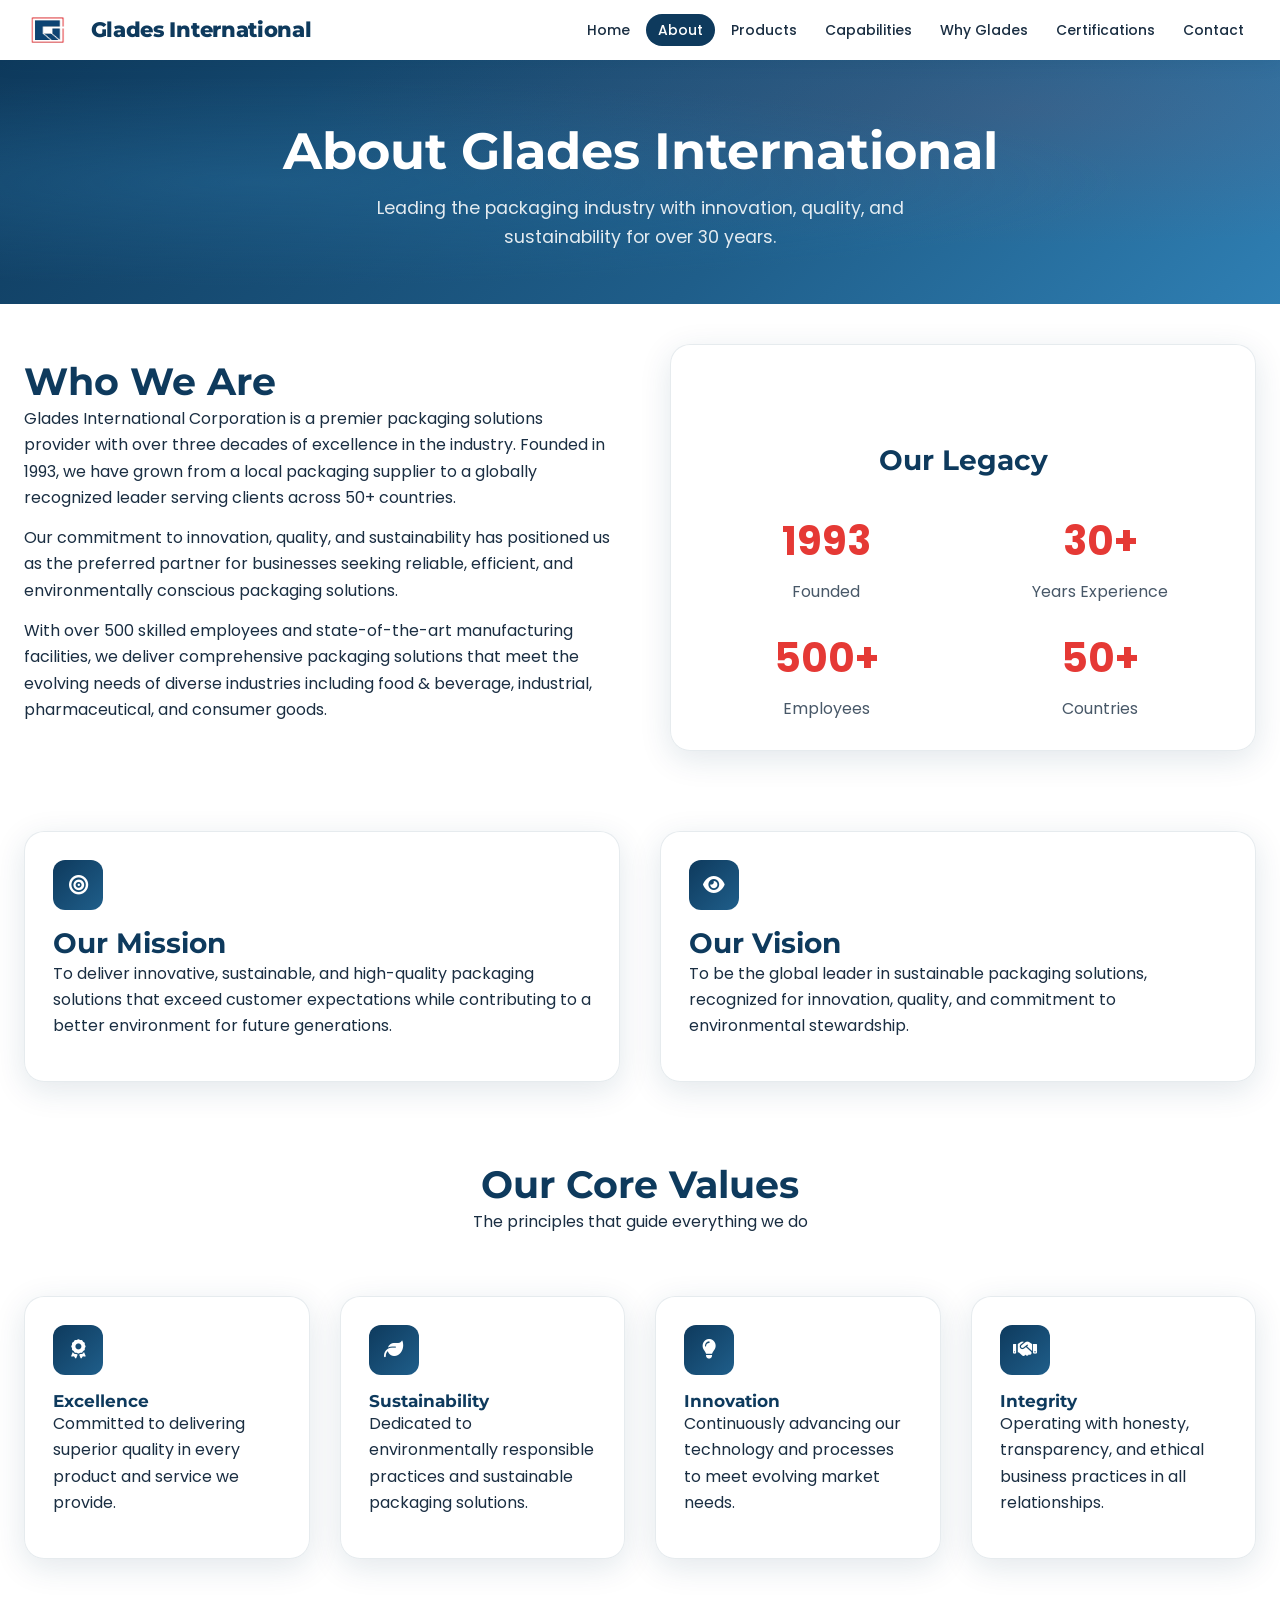
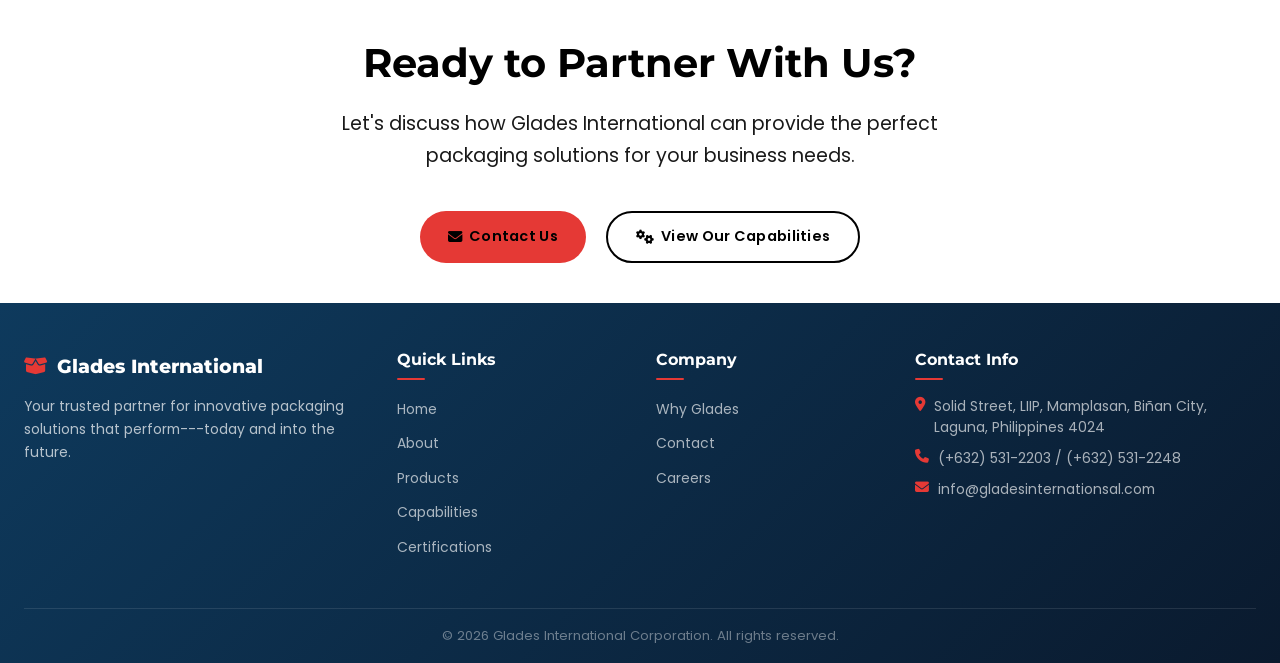
==== about.html @ 90e26996 "Initial commit" ====
<!DOCTYPE html>
<html lang="en">
<head>
    <meta charset="UTF-8">
    <meta name="viewport" content="width=device-width, initial-scale=1.0">
    <title>About Us | Glades International Corporation</title>
    <link rel="stylesheet" href="https://cdnjs.cloudflare.com/ajax/libs/font-awesome/6.4.0/css/all.min.css">
    <link href="https://fonts.googleapis.com/css2?family=Poppins:wght@300;400;500;600;700&family=Montserrat:wght@400;500;600;700&display=swap" rel="stylesheet">
    <link rel="stylesheet" href="css/style.css">
</head>
<body>
    <!-- Header & Navigation -->
    <header>
        <div class="container">
            <nav class="navbar">
                <a href="index1.html" class="logo">
    <img src="ASSET/Glades_Logo.png" alt="Glades International Logo" style="height: 40px; margin-right: 10px;">
    Glades International
</a>
                <div class="mobile-menu-btn">
                    <i class="fas fa-bars"></i>
                </div>
                <ul class="nav-links">
                    <li><a href="index1.html">Home</a></li>
                    <li><a href="about.html" class="active">About</a></li>
                    <li><a href="products.html">Products</a></li>
                    <li><a href="capabilities.html">Capabilities</a></li>
                    <li><a href="why-glades.html">Why Glades</a></li>
                    <li><a href="certifications.html">Certifications</a></li>
                    <li><a href="contact.html">Contact</a></li>
                </ul>
            </nav>
        </div>
    </header>
    <!-- Page Hero -->
    <section class="page-hero">
        <div class="container">
            <h1 class="fade-in">About Glades International</h1>
            <p class="fade-in">Leading the packaging industry with innovation, quality, and sustainability for over 30 years.</p>
        </div>
    </section>
    <!-- Company Overview -->
    <section class="section">
        <div class="container">
            <div style="display: grid; grid-template-columns: 1fr 1fr; gap: 60px; align-items: center;">
                <div class="fade-in">
                    <h2>Who We Are</h2>
                    <p>Glades International Corporation is a premier packaging solutions provider with over three decades of excellence in the industry. Founded in 1993, we have grown from a local packaging supplier to a globally recognized leader serving clients across 50+ countries.</p>
                    <p>Our commitment to innovation, quality, and sustainability has positioned us as the preferred partner for businesses seeking reliable, efficient, and environmentally conscious packaging solutions.</p>
                    <p>With over 500 skilled employees and state-of-the-art manufacturing facilities, we deliver comprehensive packaging solutions that meet the evolving needs of diverse industries including food & beverage, industrial, pharmaceutical, and consumer goods.</p>
                </div>
                <div class="glass-card fade-in">
                    <div class="icon-container" style="background: linear-gradient(135deg, var(--primary), var(--secondary)); margin: 0 auto 20px;">
                        <i class="fas fa-building" style="font-size: 3rem; color: white;"></i>
                    </div>
                    <h3 style="text-align: center; margin-bottom: 30px;">Our Legacy</h3>
                    <div style="display: grid; grid-template-columns: 1fr 1fr; gap: 20px; text-align: center;">
                        <div>
                            <div style="font-size: 2.5rem; font-weight: 700; color: var(--accent); margin-bottom: 5px;">1993</div>
                            <div style="opacity: 0.8;">Founded</div>
                        </div>
                        <div>
                            <div style="font-size: 2.5rem; font-weight: 700; color: var(--accent); margin-bottom: 5px;">30+</div>
                            <div style="opacity: 0.8;">Years Experience</div>
                        </div>
                        <div>
                            <div style="font-size: 2.5rem; font-weight: 700; color: var(--accent); margin-bottom: 5px;">500+</div>
                            <div style="opacity: 0.8;">Employees</div>
                        </div>
                        <div>
                            <div style="font-size: 2.5rem; font-weight: 700; color: var(--accent); margin-bottom: 5px;">50+</div>
                            <div style="opacity: 0.8;">Countries</div>
                        </div>
                    </div>
                </div>
            </div>
        </div>
    </section>
    <!-- Mission & Vision -->
    <section class="section" style="background: white;">
        <div class="container">
            <div style="display: grid; grid-template-columns: 1fr 1fr; gap: 40px;">
                <div class="glass-card fade-in">
                    <div class="icon-container">
                        <i class="fas fa-bullseye"></i>
                    </div>
                    <h3>Our Mission</h3>
                    <p>To deliver innovative, sustainable, and high-quality packaging solutions that exceed customer expectations while contributing to a better environment for future generations.</p>
                </div>
                <div class="glass-card fade-in">
                    <div class="icon-container">
                        <i class="fas fa-eye"></i>
                    </div>
                    <h3>Our Vision</h3>
                    <p>To be the global leader in sustainable packaging solutions, recognized for innovation, quality, and commitment to environmental stewardship.</p>
                </div>
            </div>
        </div>
    </section>
    <!-- Core Values -->
    <section class="section">
        <div class="container">
            <div style="text-align: center; max-width: 800px; margin: 0 auto 60px;">
                <h2 class="fade-in">Our Core Values</h2>
                <p class="fade-in">The principles that guide everything we do</p>
            </div>
            <div style="display: grid; grid-template-columns: repeat(auto-fit, minmax(250px, 1fr)); gap: 30px;">
                <div class="glass-card fade-in">
                    <div class="icon-container">
                        <i class="fas fa-award"></i>
                    </div>
                    <h4>Excellence</h4>
                    <p>Committed to delivering superior quality in every product and service we provide.</p>
                </div>
                <div class="glass-card fade-in">
                    <div class="icon-container">
                        <i class="fas fa-leaf"></i>
                    </div>
                    <h4>Sustainability</h4>
                    <p>Dedicated to environmentally responsible practices and sustainable packaging solutions.</p>
                </div>
                <div class="glass-card fade-in">
                    <div class="icon-container">
                        <i class="fas fa-lightbulb"></i>
                    </div>
                    <h4>Innovation</h4>
                    <p>Continuously advancing our technology and processes to meet evolving market needs.</p>
                </div>
                <div class="glass-card fade-in">
                    <div class="icon-container">
                        <i class="fas fa-handshake"></i>
                    </div>
                    <h4>Integrity</h4>
                    <p>Operating with honesty, transparency, and ethical business practices in all relationships.</p>
                </div>
            </div>
        </div>
    </section>
    <!-- CTA Section -->
    <section class="section" style="background: linear-gradient(135deg, var(--primary), var(--secondary)); color: rgb(0, 0, 0); text-align: center;">
        <div class="container">
            <div style="max-width: 700px; margin: 0 auto;" class="fade-in">
                <h2 style="color: rgb(0, 0, 0); font-size: 2.5rem; margin-bottom: 20px;">Ready to Partner With Us?</h2>
                <p style="font-size: 1.2rem; color: rgba(0, 0, 0, 0.9); margin-bottom: 40px;">Let's discuss how Glades International can provide the perfect packaging solutions for your business needs.</p>
                <div style="display: flex; gap: 20px; justify-content: center; flex-wrap: wrap;">
                    <a href="contact.html" class="btn" style="background: var(--accent); color: rgb(0, 0, 0);">
                        <i class="fas fa-envelope"></i> Contact Us
                    </a>
                    <a href="capabilities.html" class="btn btn-secondary" style="background: transparent; border: 2px solid rgb(0, 0, 0); color: rgb(0, 0, 0);">
                        <i class="fas fa-cogs"></i> View Our Capabilities
                    </a>
                </div>
            </div>
        </div>
    </section>
    <!-- Footer -->
    <footer>
        <div class="container">
            <div class="footer-content">
                <div class="footer-about">
                    <div class="footer-logo">
                        <i class="fas fa-box-open"></i> Glades International
                    </div>
                    <p>Your trusted partner for innovative packaging solutions that perform---today and into the future.</p>
                </div>
                <div class="footer-links">
                    <h4>Quick Links</h4>
                    <ul>
                        <li><a href="index1.html">Home</a></li>
                        <li><a href="about.html">About</a></li>
                        <li><a href="products.html">Products</a></li>
                        <li><a href="capabilities.html">Capabilities</a></li>
                        <li><a href="certifications.html">Certifications</a></li>
                    </ul>
                </div>
                <div class="footer-links">
                    <h4>Company</h4>
                    <ul>
                        <li><a href="why-glades.html">Why Glades</a></li>
                        <li><a href="contact.html">Contact</a></li>
                        <li><a href="#">Careers</a></li>
                    </ul>
                </div>
                <div class="footer-contact">
                    <h4>Contact Info</h4>
                    <p><i class="fas fa-map-marker-alt"></i>
Solid Street, LIIP, Mamplasan, Biñan City, Laguna, Philippines 4024</p>
                    <p><i class="fas fa-phone"></i> (+632) 531-2203 / (+632) 531-2248</p>
                    <p><i class="fas fa-envelope"></i>
info@gladesinternationsal.com</p>
                </div>
            </div>
            <div class="copyright">
                <p>&copy; 2023 Glades International Corporation. All rights reserved.</p>
            </div>
        </div>
    </footer>
    <script src="js/main.js"></script>
</body>
</html>
---- css/style.css ----
/* ============================================================
GLADES INTERNATIONAL -- UNIFIED STYLESHEET v3.0
Merged: style.css + index1.html inline styles + all page styles
Tasks: Merged CSS, Smooth Transitions, Performance Optimized
============================================================ */

@import url('https://fonts.googleapis.com/css2?family=Poppins:wght@300;400;500;600;700&family=Montserrat:wght@400;500;600;700;800;900&display=swap');

/* ============================================================
ROOT VARIABLES
============================================================ */
:root {
  --primary: #0E3A5D;
  --primary-mid: #1F5E8A;
  --primary-light: #2F7FB3;
  --accent: #E53935;
  --accent-dark: #b71c1c;
  --black: #000000;
  --white: #FFFFFF;
  --dark: #0a1a2e;
  --light: #f0f6fc;
  --gray: #e8f0f8;
  --text-dark: #0E3A5D;
  --text-mid: #1F5E8A;
  --text-body: #1a2e42;
  --text-light: rgba(255,255,255,0.85);
  --shadow-sm: 0 4px 16px rgba(14,58,93,0.08);
  --shadow-md: 0 8px 32px rgba(14,58,93,0.12);
  --shadow-lg: 0 20px 60px rgba(14,58,93,0.18);
  --shadow-red: 0 8px 32px rgba(229,57,53,0.25);
  --radius: 14px;
  --radius-sm: 8px;
  --radius-lg: 20px;
  --radius-xl: 40px;
  --font-primary: 'Poppins', sans-serif;
  --font-heading: 'Montserrat', sans-serif;
  --transition: all 0.26s cubic-bezier(0.4,0,0.2,1);
  --transition-slow: all 0.5s cubic-bezier(0.23,1,0.32,1);
  --btn-grad: linear-gradient(120deg, var(--primary-mid) 0%, #4a6fa5 40%, #b34040 80%, var(--accent) 100%);
  --btn-grad-hover: linear-gradient(120deg, var(--primary) 0%, var(--primary-mid) 35%, #c0392b 75%, var(--accent-dark) 100%);
}

/* ============================================================
RESET & BASE
============================================================ */
*, *::before, *::after {
  margin: 0; padding: 0;
  box-sizing: border-box;
  -webkit-font-smoothing: antialiased;
  -moz-osx-font-smoothing: grayscale;
}

html { scroll-behavior: smooth; }

body {
  font-family: var(--font-primary);
  color: var(--text-body);
  background: var(--white);
  line-height: 1.65;
  overflow-x: hidden;
}

.container { max-width: 1280px; margin: 0 auto; padding: 0 24px; }

/* ============================================================
TYPOGRAPHY
============================================================ */
h1,h2,h3,h4,h5,h6 {
  font-family: var(--font-heading);
  font-weight: 700; line-height: 1.22;
  color: var(--primary);
}

h1 { font-size: clamp(1.9rem, 4.5vw, 3.2rem); }
h2 { font-size: clamp(1.5rem, 3vw, 2.4rem); }
h3 { font-size: clamp(1.1rem, 2.2vw, 1.75rem); }
h4 { font-size: 1.05rem; }
p { color: var(--text-body); margin-bottom: 0.85rem; }
a { text-decoration: none; transition: var(--transition); }

/* ============================================================
HEADER & NAV
============================================================ */
header {
  background: rgba(255,255,255,0.97);
  backdrop-filter: blur(12px);
  -webkit-backdrop-filter: blur(12px);
  box-shadow: 0 2px 20px rgba(14,58,93,0.10);
  position: sticky; top: 0; z-index: 1000;
  transition: box-shadow 0.3s ease;
}

.navbar {
  display: flex; justify-content: space-between; align-items: center;
  padding: 10px 0; gap: 16px;
}

.logo {
  display: flex; align-items: center; gap: 9px;
  font-family: var(--font-heading); font-size: 1.3rem;
  font-weight: 800; color: var(--primary); letter-spacing: -0.3px;
  transition: color 0.25s ease;
}

.logo:hover { color: var(--accent); }
.logo img { height: 38px; }

.nav-links {
  display: flex; gap: 4px; list-style: none;
  align-items: center; flex-wrap: wrap;
}

.nav-links a {
  color: var(--text-body); font-weight: 500; font-size: 0.87rem;
  padding: 6px 12px; border-radius: var(--radius-xl);
  transition: var(--transition);
}

.nav-links a:hover { background: rgba(14,58,93,0.07); color: var(--primary); }
.nav-links a.active { background: var(--primary); color: var(--white); }
.nav-links a.active:hover { background: var(--primary-mid); }

.mobile-menu-btn {
  display: none; font-size: 20px; cursor: pointer;
  color: var(--primary); padding: 7px; border-radius: var(--radius-sm);
  transition: var(--transition);
}

.mobile-menu-btn:hover { background: var(--gray); }

/* ============================================================
PAGE HERO
============================================================ */
.page-hero {
  background: linear-gradient(135deg, var(--primary) 0%, var(--primary-mid) 60%, var(--primary-light) 100%);
  padding: 60px 0 52px;
  text-align: center; position: relative; overflow: hidden;
}

.page-hero::before {
  content: '';
  position: absolute; inset: 0;
  background:
    radial-gradient(ellipse at 20% 50%, rgba(47,127,179,0.3) 0%, transparent 60%),
    radial-gradient(ellipse at 80% 20%, rgba(229,57,53,0.1) 0%, transparent 50%);
}

.page-hero .container { position: relative; z-index: 1; }
.page-hero h1 { color: var(--white); margin-bottom: 12px; animation: slideDown 0.7s ease forwards; }
.page-hero p {
  font-size: 1.1rem; max-width: 600px; margin: 0 auto;
  color: rgba(255,255,255,0.88); animation: slideDown 0.7s 0.15s ease both;
}

/* ============================================================
SECTIONS
============================================================ */
.section { padding: 64px 0; }
.section-alt { background: var(--light); }
.section-header { text-align: center; margin-bottom: 40px; }
.section-header h2 { margin-bottom: 10px; }
.section-header p {
  font-size: 1.05rem; max-width: 640px; margin: 0 auto; color: var(--text-mid);
}

/* ============================================================
BUTTONS
============================================================ */
.btn {
  display: inline-flex; align-items: center; gap: 7px;
  padding: 12px 28px; border-radius: var(--radius-xl);
  font-weight: 600; font-size: 0.9rem; cursor: pointer; border: none;
  background: var(--btn-grad);
  background-size: 200% 100%;
  color: var(--white);
  transition: background-position 0.4s ease, transform 0.25s ease, box-shadow 0.25s ease;
  text-decoration: none; letter-spacing: 0.02em;
  background-position: left center;
}

.btn:hover {
  background-position: right center;
  transform: translateY(-2px);
  box-shadow: 0 8px 28px rgba(14,58,93,0.2);
}

.btn-outline {
  background: transparent;
  border: 2px solid var(--primary);
  color: var(--primary);
  transition: var(--transition);
}

.btn-outline:hover {
  background: var(--btn-grad);
  background-size: 200% 100%;
  background-position: left center;
  border-color: transparent;
  color: var(--white);
  transform: translateY(-2px);
}

.btn-outline-white {
  background: transparent;
  border: 2px solid rgba(255,255,255,0.8);
  color: var(--white);
}

.btn-outline-white:hover {
  background: rgba(255,255,255,0.15);
  border-color: white;
}

.btn-accent {
  background: var(--btn-grad);
  background-size: 200% 100%;
  background-position: right center;
}

.btn-accent:hover { background-position: left center; box-shadow: var(--shadow-red); }

.btn-submit {
  width: 100%; justify-content: center; padding: 14px;
  font-size: 0.97rem;
  background: var(--btn-grad); background-size: 200% 100%;
  background-position: left center;
  border-radius: var(--radius);
  letter-spacing: 0.04em; text-transform: uppercase;
}

.btn-submit:hover { background-position: right center; transform: translateY(-2px); box-shadow: var(--shadow-red); }

.btn-large { padding: 16px 44px; font-size: 1rem; }

.filter-btn {
  padding: 9px 20px;
  background: var(--white);
  border: 2px solid rgba(14,58,93,0.18);
  border-radius: var(--radius-xl);
  font-weight: 600; font-size: 0.86rem; color: var(--text-mid);
  cursor: pointer; transition: var(--transition);
}

.filter-btn:hover { border-color: var(--primary); color: var(--primary); }

.filter-btn.active {
  background: var(--btn-grad);
  background-size: 200% 100%; background-position: left center;
  color: var(--white); border-color: transparent;
}

.facility-tab-btn {
  display: inline-flex; align-items: center; gap: 7px;
  padding: 10px 20px; border-radius: var(--radius-xl);
  border: 2px solid rgba(14,58,93,0.2);
  background: var(--white); color: var(--text-mid);
  font-weight: 600; font-size: 0.87rem; cursor: pointer;
  transition: var(--transition);
}

.facility-tab-btn:hover { border-color: var(--primary); color: var(--primary); transform: translateY(-2px); }

.facility-tab-btn.active {
  background: var(--btn-grad); background-size: 200% 100%;
  background-position: left center;
  color: var(--white); border-color: transparent; box-shadow: var(--shadow-md);
}

.btn-directions {
  display: inline-flex; align-items: center; gap: 7px;
  padding: 9px 20px; border-radius: var(--radius-xl);
  font-weight: 600; font-size: 0.87rem;
  background: var(--btn-grad); background-size: 200% 100%;
  background-position: right center;
  color: var(--white); transition: var(--transition);
}

.btn-directions:hover { background-position: left center; transform: translateY(-2px); box-shadow: var(--shadow-red); }

.btn-map-view {
  display: inline-flex; align-items: center; gap: 7px;
  padding: 9px 20px; border-radius: var(--radius-xl);
  font-weight: 600; font-size: 0.87rem;
  border: 2px solid var(--primary); color: var(--primary); transition: var(--transition);
}

.btn-map-view:hover { background: var(--btn-grad); background-size: 200% 100%; background-position: left center; color: var(--white); border-color: transparent; }

header .btn, footer .btn, .nav-links a.active { background: var(--primary) !important; background-image: none !important; }
header .btn:hover, footer .btn:hover { background: var(--primary-mid) !important; }

/* ============================================================
SECTION CTA BUTTONS (on colored backgrounds)
============================================================ */
.section-cta-btn {
  display: inline-flex; align-items: center; gap: 8px;
  padding: 12px 28px; border-radius: var(--radius-xl);
  font-weight: 700; font-size: 0.9rem; cursor: pointer; border: none;
  background: rgba(255,255,255,0.15);
  border: 2px solid rgba(255,255,255,0.5);
  color: var(--white);
  transition: all 0.28s ease;
  letter-spacing: 0.04em;
  text-decoration: none;
}

.section-cta-btn:hover {
  background: rgba(255,255,255,0.25);
  border-color: rgba(255,255,255,0.8);
  transform: translateY(-2px);
  box-shadow: 0 8px 24px rgba(0,0,0,0.15);
}

.section-cta-btn--accent {
  background: var(--accent);
  border-color: var(--accent);
  color: var(--white);
}

.section-cta-btn--accent:hover {
  background: var(--accent-dark);
  border-color: var(--accent-dark);
}

/* ============================================================
GLASS CARD
============================================================ */
.glass-card {
  background: rgba(255,255,255,0.76);
  backdrop-filter: blur(12px);
  -webkit-backdrop-filter: blur(12px);
  border-radius: var(--radius-lg);
  border: 1px solid rgba(14,58,93,0.10);
  box-shadow: var(--shadow-md);
  padding: 28px;
  transition: var(--transition-slow);
}

.glass-card:hover { transform: translateY(-4px); box-shadow: var(--shadow-lg); }

.icon-container {
  width: 50px; height: 50px;
  background: linear-gradient(135deg, var(--primary), var(--primary-mid));
  border-radius: 12px;
  display: flex; align-items: center; justify-content: center;
  color: var(--white); font-size: 1.2rem;
  margin-bottom: 16px; flex-shrink: 0;
}

/* ============================================================
FORMS
============================================================ */
.form-group { margin-bottom: 18px; position: relative; }
.form-group label { display: block; font-weight: 600; font-size: 0.88rem; color: var(--primary); margin-bottom: 6px; }
.form-group label i { margin-right: 5px; color: var(--primary-mid); }

.form-control {
  width: 100%; padding: 11px 16px;
  border: 2px solid #d0dce8; border-radius: var(--radius-sm);
  font-family: var(--font-primary); font-size: 0.92rem;
  color: var(--text-body); background: var(--white);
  transition: var(--transition); outline: none;
}

.form-control:focus { border-color: var(--primary-light); box-shadow: 0 0 0 3px rgba(47,127,179,0.12); }
.form-control.error { border-color: var(--accent); }
.error-message { color: var(--accent); font-size: 0.8rem; font-weight: 500; margin-top: 4px; display: none; }
.error-message.show { display: block; }
.required { color: var(--accent); }

/* ============================================================
CONTACT PAGE
============================================================ */
.contact-grid { display: grid; grid-template-columns: 1fr 1fr; gap: 48px; align-items: start; }
.contact-info-card { padding: 28px; }
.info-title { font-size: 1.5rem; color: var(--primary); margin-bottom: 6px; }
.info-subtitle { color: var(--text-mid); font-size: 0.92rem; margin-bottom: 22px; }

.info-item {
  display: flex; gap: 14px; align-items: flex-start;
  margin-bottom: 18px; padding-bottom: 18px;
  border-bottom: 1px solid rgba(14,58,93,0.08);
}

.info-item:last-child { border-bottom: none; margin-bottom: 0; padding-bottom: 0; }
.info-item .icon-container { width: 42px; height: 42px; font-size: 1rem; flex-shrink: 0; }
.info-content h4 { font-size: 0.92rem; color: var(--primary); margin-bottom: 3px; }
.info-content p { font-size: 0.87rem; margin: 0; color: var(--text-body); }

/* ============================================================
FACILITIES SECTION
============================================================ */
.facilities-section { background: var(--light); }
.facilities-tabs { display: flex; flex-wrap: wrap; gap: 10px; justify-content: center; margin-bottom: 28px; }
.facility-panel { display: none; }
.facility-panel.active { display: block; animation: fadeInUp 0.45s ease; }

.facility-detail-card {
  background: var(--white); border-radius: var(--radius-lg);
  box-shadow: var(--shadow-md); overflow: hidden;
  border: 1px solid rgba(14,58,93,0.08);
}

.facility-map-frame { width: 100%; height: 340px; border: none; display: block; }
.facility-info-grid { display: grid; grid-template-columns: 1fr 1fr; gap: 0; }
.facility-address-block { padding: 24px; border-right: 1px solid rgba(14,58,93,0.08); }
.facility-capabilities-block { padding: 24px; }

.facility-address-block h4, .facility-capabilities-block h4 {
  font-size: 0.95rem; color: var(--primary); margin-bottom: 12px;
  display: flex; align-items: center; gap: 7px;
}

.facility-address-block h4 i, .facility-capabilities-block h4 i { color: var(--accent); font-size: 0.87rem; }
.facility-address-block p { font-size: 0.88rem; color: var(--text-body); line-height: 1.55; }
.capability-list { list-style: none; padding: 0; margin: 0; }
.capability-list li { display: flex; align-items: center; gap: 7px; font-size: 0.87rem; color: var(--text-body); padding: 4px 0; }
.capability-list li i { color: var(--primary-light); font-size: 0.78rem; }

.facility-actions {
  display: flex; gap: 10px; padding: 16px 24px;
  background: var(--light); border-top: 1px solid rgba(14,58,93,0.08);
  flex-wrap: wrap;
}

/* ============================================================
PRODUCTS PAGE
============================================================ */
.products-grid { display: grid; grid-template-columns: repeat(auto-fit, minmax(300px, 1fr)); gap: 22px; }

.product-card {
  background: var(--white); border-radius: var(--radius);
  overflow: hidden; box-shadow: var(--shadow-sm);
  border: 1px solid rgba(14,58,93,0.07);
  transition: var(--transition-slow);
  display: flex; flex-direction: column;
}

.product-card:hover { transform: translateY(-7px); box-shadow: var(--shadow-lg); border-color: rgba(14,58,93,0.14); }

.product-image-area {
  width: 100%; height: 220px;
  background: linear-gradient(135deg, var(--primary) 0%, var(--primary-mid) 100%);
  display: flex; align-items: center; justify-content: center;
  color: white; font-size: 3.5rem;
  position: relative; overflow: hidden;
}

.product-image-area::after {
  content: ''; position: absolute; inset: 0;
  background: rgba(255,255,255,0); transition: var(--transition);
}

.product-card:hover .product-image-area::after { background: rgba(255,255,255,0.07); }
.product-content { padding: 22px; flex-grow: 1; display: flex; flex-direction: column; }

.product-category {
  display: inline-block; padding: 3px 12px;
  background: rgba(14,58,93,0.08); color: var(--primary-mid);
  border-radius: 20px; font-size: 0.79rem; font-weight: 600;
  margin-bottom: 10px; letter-spacing: 0.04em; text-transform: uppercase;
}

.product-content h3 { font-size: 1.2rem; color: var(--primary); margin-bottom: 8px; }
.product-content p { color: var(--text-body); margin-bottom: 12px; flex-grow: 1; font-size: 0.9rem; }
.product-features { list-style: none; padding: 0; margin-bottom: 16px; }

.product-features li {
  padding: 4px 0; display: flex; align-items: center; gap: 7px;
  color: var(--text-body); font-size: 0.87rem;
}

.product-features li i { color: var(--primary-light); font-size: 0.78rem; }
.product-cta { margin-top: auto; }
.categories-filter { display: flex; justify-content: center; gap: 8px; flex-wrap: wrap; margin-bottom: 30px; }

/* ============================================================
PRODUCT CUSTOMIZER
============================================================ */
.customizer-section {
  padding: 60px 0;
  background: linear-gradient(135deg, var(--primary) 0%, var(--primary-mid) 50%, var(--primary-light) 100%);
  position: relative; overflow: hidden;
}

.customizer-section::before {
  content: ''; position: absolute; inset: 0;
  background: radial-gradient(ellipse at 20% 50%, rgba(255,255,255,0.05) 0%, transparent 60%);
}

.customizer-section .section-header h2 { color: var(--white); }
.customizer-section .section-header p { color: rgba(255,255,255,0.8); }

.customizer-grid {
  display: flex; flex-wrap: wrap; justify-content: center;
  gap: 20px; position: relative; z-index: 1;
  --scale: clamp(210px, 21vw, 290px);
}

.prod-card {
  --clr: #f8f9fa;
  --fclr: #0E3A5D;
  width: var(--scale);
  height: 400px;
  min-width: var(--scale);
  background: var(--clr);
  border-radius: 18px;
  box-shadow: -8px -8px 24px 0 rgba(255,255,255,0.3), 1px 1px 3px rgba(0,0,0,0.1), 12px 42px 24px -8px rgba(0,0,0,0.2), 10px 24px 42px rgba(0,0,0,0.15);
  position: relative;
  display: flex; flex-direction: column;
  justify-content: flex-end; align-items: center;
  cursor: pointer; overflow: hidden;
  transition: all 0.6s cubic-bezier(0.23,1,0.32,1);
}

.prod-card:nth-child(1) { --clr: #f8f9fa; --fclr: #0E3A5D; }
.prod-card:nth-child(2) { --clr: #0E3A5D; --fclr: #ffffff; }
.prod-card:nth-child(3) { --clr: #ffffff; --fclr: #0E3A5D; }
.prod-card:nth-child(4) { --clr: #fef3c7; --fclr: #78350f; }
.prod-card:nth-child(5) { --clr: #f0f4f8; --fclr: #2d3748; }
.prod-card:nth-child(6) { --clr: #3d2b1f; --fclr: #f5e6d0; }
.prod-card:nth-child(7) { --clr: #eef2ff; --fclr: #3730a3; }

.prod-card::before {
  content: ''; position: absolute; inset: 0; border-radius: 18px;
  background: linear-gradient(135deg, rgba(255,255,255,0.1), rgba(255,255,255,0));
  opacity: 0; transition: opacity 0.4s ease;
}

.prod-card:hover { transform: translateY(-14px) scale(1.03) rotateZ(1deg); box-shadow: -12px -12px 32px rgba(255,255,255,0.5), 2px 2px 6px rgba(0,0,0,0.2), 20px 60px 40px -15px rgba(0,0,0,0.3), 16px 36px 60px rgba(0,0,0,0.25); }
.prod-card:hover::before { opacity: 1; }
.prod-card .content { position: relative; z-index: 10; width: 100%; padding: 14px 20px 18px; }
.prod-card .content h2 { font-size: 1.2rem; margin: 0 0 5px; font-weight: 700; color: var(--fclr); }
.prod-card .content p { font-weight: 500; font-size: 0.82rem; margin-bottom: 14px; opacity: 0.85; line-height: 1.4; color: var(--fclr); }
.prod-card .options { position: absolute; display: flex; gap: 7px; bottom: 10px; right: 12px; }

.prod-card .options > div {
  cursor: pointer; width: 30px; height: 24px; border-radius: 7px;
  border: 2px solid rgba(170,170,170,0.3);
  transition: all 0.4s cubic-bezier(0.68,-0.55,0.265,1.55);
  position: relative; box-shadow: 0 2px 8px rgba(0,0,0,0.15);
}

.prod-card .options > div::after {
  content: '✓'; position: absolute; inset: 0;
  display: flex; align-items: center; justify-content: center;
  color: white; font-size: 13px; font-weight: bold;
  opacity: 0; transform: scale(0) rotate(-180deg);
  transition: all 0.4s cubic-bezier(0.68,-0.55,0.265,1.55);
}

.prod-card .options > div:hover { transform: translateY(-4px) scale(1.15) rotate(5deg); }
.prod-card .options > div.active { transform: scale(1.1); border: 3px solid var(--fclr); box-shadow: 0 4px 12px rgba(0,0,0,0.3), inset 0 2px 6px rgba(255,255,255,0.4); }
.prod-card .options > div.active::after { opacity: 1; transform: scale(1) rotate(0deg); animation: checkBounce 0.6s cubic-bezier(0.68,-0.55,0.265,1.55); }

.prod-card .glass {
  pointer-events: none; position: absolute; bottom: 0; left: 0;
  width: 100%; height: 50%;
  background: linear-gradient(to bottom, transparent, var(--clr) 80%);
  border-bottom-right-radius: 18px; border-bottom-left-radius: 18px;
  overflow: hidden; z-index: 5;
}

.prod-card .overflow {
  pointer-events: none; position: absolute; width: 100%; height: 100%;
  overflow: hidden; display: flex; justify-content: center; align-items: center;
  top: 0; left: 0;
}

.prod-card .product-image {
  position: relative; width: 100%; height: 100%;
  display: flex; justify-content: center; align-items: center;
}

.prod-card .product-image img {
  position: absolute; max-width: 85%; max-height: 80%; object-fit: contain;
  opacity: 0;
  transform: scale(0.7) translateY(30px) rotateY(180deg);
  transition: all 0.8s cubic-bezier(0.23,1,0.32,1);
  filter: drop-shadow(0 15px 30px rgba(0,0,0,0.3));
  will-change: transform, opacity;
}

.prod-card .product-image img.active {
  opacity: 1; transform: scale(1) translateY(0) rotateY(0deg);
  animation: floatIn 1s cubic-bezier(0.23,1,0.32,1) forwards;
  filter: drop-shadow(0 20px 40px rgba(0,0,0,0.25));
}

.prod-card .product-image img.fade-out {
  opacity: 0; transform: scale(0.8) translateY(-30px) rotateY(-180deg);
  transition: all 0.5s cubic-bezier(0.6,-0.28,0.735,0.045);
}

.gradient-blur { position: absolute; z-index: 1; height: 100%; inset: auto 0 0 0; pointer-events: none; }
.gradient-blur > div, .gradient-blur::before, .gradient-blur::after {
  position: absolute; inset: 0;
  --p1: 0%; --p2: 12.5%; --p3: 25%; --p4: 37.5%;
  --p5: 50%; --p6: 62.5%; --p7: 75%; --p8: 87.5%; --p9: 100%;
}

.gradient-blur::before { content: ''; z-index: 1; backdrop-filter: blur(0.5px); mask: linear-gradient(to bottom, rgba(0,0,0,0) var(--p1), rgba(0,0,0,1) var(--p2), rgba(0,0,0,1) var(--p3), rgba(0,0,0,0) var(--p4)); }
.gradient-blur > div:nth-of-type(1) { z-index: 2; backdrop-filter: blur(1px); mask: linear-gradient(to bottom, rgba(0,0,0,0) var(--p2), rgba(0,0,0,1) var(--p3), rgba(0,0,0,1) var(--p4), rgba(0,0,0,0) var(--p5)); }
.gradient-blur > div:nth-of-type(2) { z-index: 3; backdrop-filter: blur(2px); mask: linear-gradient(to bottom, rgba(0,0,0,0) var(--p3), rgba(0,0,0,1) var(--p4), rgba(0,0,0,1) var(--p5), rgba(0,0,0,0) var(--p6)); }
.gradient-blur > div:nth-of-type(3) { z-index: 4; backdrop-filter: blur(4px); mask: linear-gradient(to bottom, rgba(0,0,0,0) var(--p4), rgba(0,0,0,1) var(--p5), rgba(0,0,0,1) var(--p6), rgba(0,0,0,0) var(--p7)); }
.gradient-blur > div:nth-of-type(4) { z-index: 5; backdrop-filter: blur(8px); mask: linear-gradient(to bottom, rgba(0,0,0,0) var(--p5), rgba(0,0,0,1) var(--p6), rgba(0,0,0,1) var(--p7), rgba(0,0,0,0) var(--p8)); }
.gradient-blur > div:nth-of-type(5) { z-index: 6; backdrop-filter: blur(16px); mask: linear-gradient(to bottom, rgba(0,0,0,0) var(--p6), rgba(0,0,0,1) var(--p7), rgba(0,0,0,1) var(--p8), rgba(0,0,0,0) var(--p9)); }
.gradient-blur > div:nth-of-type(6) { z-index: 7; backdrop-filter: blur(32px); mask: linear-gradient(to bottom, rgba(0,0,0,0) var(--p7), rgba(0,0,0,1) var(--p8), rgba(0,0,0,1) var(--p9)); }
.gradient-blur::after { content: ''; z-index: 8; backdrop-filter: blur(64px); mask: linear-gradient(to bottom, rgba(0,0,0,0) var(--p8), rgba(0,0,0,1) var(--p9)); }

/* ============================================================
FOOTER
============================================================ */
footer {
  background: linear-gradient(135deg, var(--primary) 0%, var(--dark) 100%);
  color: rgba(255,255,255,0.85);
  padding: 48px 0 0;
}

.footer-content {
  display: grid; grid-template-columns: 1.5fr 1fr 1fr 1.5fr;
  gap: 32px; padding-bottom: 40px;
  border-bottom: 1px solid rgba(255,255,255,0.1);
}

.footer-logo {
  font-family: var(--font-heading); font-size: 1.2rem; font-weight: 800;
  color: var(--white); display: flex; align-items: center; gap: 9px;
  margin-bottom: 12px;
}

.footer-logo i { color: var(--accent); }
.footer-about p { color: rgba(255,255,255,0.7); font-size: 0.87rem; line-height: 1.65; }

.footer-links h4, .footer-contact h4 {
  color: var(--white); font-size: 0.97rem; margin-bottom: 16px;
  position: relative; padding-bottom: 10px;
}

.footer-links h4::after, .footer-contact h4::after {
  content: ''; position: absolute; bottom: 0; left: 0;
  width: 28px; height: 2px; background: var(--accent); border-radius: 2px;
}

.footer-links ul { list-style: none; padding: 0; }
.footer-links ul li { margin-bottom: 8px; }
.footer-links ul li a { color: rgba(255,255,255,0.65); font-size: 0.87rem; transition: var(--transition); }
.footer-links ul li a:hover { color: var(--white); padding-left: 5px; }

.footer-contact p {
  color: rgba(255,255,255,0.65); font-size: 0.87rem;
  display: flex; align-items: flex-start; gap: 9px;
  margin-bottom: 10px; line-height: 1.5;
}

.footer-contact p i { color: var(--accent); margin-top: 2px; flex-shrink: 0; }

/* Email link matches footer text color */
.footer-email-link {
  color: rgba(255,255,255,0.65);
  text-decoration: none;
  transition: var(--transition);
}

.footer-email-link:hover {
  color: var(--white);
}

.copyright { padding: 16px 0; text-align: center; }
.copyright p { color: rgba(255,255,255,0.4); font-size: 0.82rem; margin: 0; }

/* ============================================================
SUCCESS MODAL
============================================================ */
.success-overlay {
  position: fixed; inset: 0;
  background: rgba(0,0,0,0.55); backdrop-filter: blur(4px);
  z-index: 9000; display: flex; align-items: center; justify-content: center;
  opacity: 0; visibility: hidden; transition: all 0.35s ease;
}

.success-overlay.show { opacity: 1; visibility: visible; }

.success-modal {
  background: var(--white); border-radius: var(--radius-lg);
  padding: 42px 36px; max-width: 420px; width: 90%;
  text-align: center; box-shadow: 0 30px 80px rgba(0,0,0,0.25);
  transform: scale(0.85) translateY(20px);
  transition: all 0.4s cubic-bezier(0.23,1,0.32,1);
}

.success-overlay.show .success-modal { transform: scale(1) translateY(0); }

.success-icon {
  width: 72px; height: 72px;
  background: linear-gradient(135deg, #28a745, #20c758);
  border-radius: 50%; display: flex; align-items: center; justify-content: center;
  margin: 0 auto 20px; font-size: 1.8rem; color: white;
  animation: popIn 0.5s 0.15s cubic-bezier(0.23,1,0.32,1) both;
}

.success-modal h3 { color: var(--primary); margin-bottom: 10px; font-size: 1.4rem; }
.success-modal p { color: var(--text-body); margin-bottom: 5px; }
.success-timer { font-size: 0.83rem; color: var(--primary-mid); font-weight: 600; margin-top: 12px; }

/* ============================================================
DATA PRIVACY MODAL
============================================================ */
.privacy-overlay {
  position: fixed; inset: 0;
  background: rgba(0,0,0,0.65); backdrop-filter: blur(6px);
  z-index: 8500; display: flex; align-items: center; justify-content: center;
  opacity: 0; visibility: hidden;
  transition: all 0.35s cubic-bezier(0.23,1,0.32,1);
}

.privacy-overlay.show { opacity: 1; visibility: visible; }

.privacy-modal {
  background: var(--white); border-radius: var(--radius-lg);
  padding: 0; max-width: 540px; width: 94%;
  box-shadow: 0 40px 100px rgba(0,0,0,0.3);
  transform: scale(0.88) translateY(30px);
  transition: all 0.4s cubic-bezier(0.23,1,0.32,1);
  overflow: hidden;
}

.privacy-overlay.show .privacy-modal { transform: scale(1) translateY(0); }

.privacy-modal-header {
  background: linear-gradient(135deg, var(--primary) 0%, var(--primary-mid) 100%);
  padding: 24px 28px;
  display: flex; align-items: center; gap: 14px;
}

.privacy-modal-header i { font-size: 1.6rem; color: var(--white); }
.privacy-modal-header h3 { color: var(--white); font-size: 1.15rem; margin: 0; }
.privacy-modal-header p { color: rgba(255,255,255,0.75); font-size: 0.78rem; margin: 2px 0 0; }
.privacy-modal-body { padding: 24px 28px; }

.privacy-scroll {
  max-height: 220px; overflow-y: auto;
  border: 1px solid rgba(14,58,93,0.12);
  border-radius: var(--radius-sm);
  padding: 16px;
  margin-bottom: 18px;
  background: #f8fafc;
  font-size: 0.82rem; color: var(--text-body); line-height: 1.7;
}

.privacy-scroll h4 { color: var(--primary); font-size: 0.9rem; margin-bottom: 6px; }
.privacy-scroll p { margin-bottom: 8px; }
.privacy-scroll::-webkit-scrollbar { width: 5px; }
.privacy-scroll::-webkit-scrollbar-track { background: #e8f0f8; border-radius: 3px; }
.privacy-scroll::-webkit-scrollbar-thumb { background: var(--primary-light); border-radius: 3px; }

.privacy-checkbox-row {
  display: flex; align-items: flex-start; gap: 12px;
  padding: 14px 16px;
  background: rgba(14,58,93,0.04);
  border: 2px solid rgba(14,58,93,0.1);
  border-radius: var(--radius-sm);
  cursor: pointer;
  transition: all 0.25s ease;
  margin-bottom: 18px;
}

.privacy-checkbox-row:hover { border-color: var(--primary-light); background: rgba(47,127,179,0.06); }
.privacy-checkbox-row.checked { border-color: var(--primary); background: rgba(14,58,93,0.06); }

.privacy-checkbox-row input[type="checkbox"] {
  width: 18px; height: 18px; margin-top: 2px; flex-shrink: 0;
  accent-color: var(--primary); cursor: pointer;
}

.privacy-checkbox-row label {
  font-size: 0.83rem; color: var(--text-body); line-height: 1.55;
  cursor: pointer; display: block; margin: 0;
}

.privacy-checkbox-row label strong { color: var(--primary); }

.privacy-modal-footer { display: flex; gap: 12px; padding: 0 28px 24px; }

.privacy-decline-btn {
  flex: 1; padding: 11px; border-radius: var(--radius-xl);
  border: 2px solid rgba(14,58,93,0.2); background: transparent;
  color: var(--text-mid); font-weight: 600; font-size: 0.87rem;
  cursor: pointer; transition: var(--transition);
}

.privacy-decline-btn:hover { border-color: var(--accent); color: var(--accent); }

.privacy-accept-btn {
  flex: 2; padding: 11px; border-radius: var(--radius-xl);
  border: none;
  background: var(--btn-grad); background-size: 200% 100%;
  background-position: left center;
  color: var(--white); font-weight: 700; font-size: 0.87rem;
  cursor: pointer; transition: all 0.4s ease;
  opacity: 0.45; pointer-events: none;
}

.privacy-accept-btn.enabled { opacity: 1; pointer-events: auto; }
.privacy-accept-btn.enabled:hover { background-position: right center; transform: translateY(-1px); }

/* Quote Request Modal */
.quote-overlay {
  position: fixed; inset: 0;
  background: rgba(0,0,0,0.6); backdrop-filter: blur(5px);
  z-index: 8000; display: flex; align-items: center; justify-content: center;
  opacity: 0; visibility: hidden; transition: all 0.35s ease;
}

.quote-overlay.show { opacity: 1; visibility: visible; }

.quote-modal {
  background: var(--white); border-radius: var(--radius-lg);
  max-width: 500px; width: 94%; overflow: hidden;
  box-shadow: 0 40px 100px rgba(0,0,0,0.3);
  transform: scale(0.88) translateY(30px);
  transition: all 0.4s cubic-bezier(0.23,1,0.32,1);
}

.quote-overlay.show .quote-modal { transform: scale(1) translateY(0); }

.quote-modal-header {
  background: linear-gradient(135deg, var(--primary) 0%, var(--primary-mid) 100%);
  padding: 20px 24px;
  display: flex; align-items: center; justify-content: space-between;
}

.quote-modal-header h3 { color: var(--white); font-size: 1.1rem; margin: 0; }
.quote-modal-header p { color: rgba(255,255,255,0.75); font-size: 0.78rem; margin: 2px 0 0; }

.quote-modal-close {
  background: rgba(255,255,255,0.15); border: none;
  color: var(--white); width: 32px; height: 32px; border-radius: 50%;
  cursor: pointer; font-size: 1rem; display: flex; align-items: center; justify-content: center;
  transition: background 0.25s ease; flex-shrink: 0;
}

.quote-modal-close:hover { background: rgba(255,255,255,0.3); }
.quote-modal-body { padding: 24px; }

.quote-product-badge {
  display: inline-flex; align-items: center; gap: 7px;
  background: rgba(14,58,93,0.08); border: 1px solid rgba(14,58,93,0.16);
  color: var(--primary); padding: 5px 14px; border-radius: 30px;
  font-size: 0.76rem; font-weight: 700; margin-bottom: 18px;
}

.quote-privacy-box {
  background: rgba(14,58,93,0.04);
  border: 1px solid rgba(14,58,93,0.12);
  border-radius: var(--radius-sm); padding: 12px 14px;
  margin: 16px 0;
}

.quote-privacy-check { display: flex; align-items: flex-start; gap: 10px; cursor: pointer; }
.quote-privacy-check input { width: 16px; height: 16px; margin-top: 2px; flex-shrink: 0; accent-color: var(--primary); cursor: pointer; }
.quote-privacy-check label { font-size: 0.79rem; color: var(--text-body); line-height: 1.5; cursor: pointer; }
.quote-privacy-check label a { color: var(--primary-mid); text-decoration: underline; }

.quote-submit-btn {
  width: 100%; padding: 13px; border-radius: var(--radius);
  border: none; background: var(--btn-grad); background-size: 200% 100%; background-position: left center;
  color: var(--white); font-weight: 700; font-size: 0.9rem;
  cursor: pointer; transition: all 0.4s ease;
  opacity: 0.4; pointer-events: none;
  display: flex; align-items: center; justify-content: center; gap: 8px;
}

.quote-submit-btn.enabled { opacity: 1; pointer-events: auto; }
.quote-submit-btn.enabled:hover { background-position: right center; transform: translateY(-2px); box-shadow: var(--shadow-red); }

/* ============================================================
HERO RESTAURANT (index1.html)
============================================================ */
.hero-restaurant {
  position: relative;
  min-height: 100vh;
  display: flex; align-items: center;
  overflow: hidden;
  background-color: var(--primary);
  padding-bottom: 0; margin-bottom: 0;
}

.hero-restaurant::before {
  content: '';
  position: absolute; inset: 0;
  background:
    radial-gradient(ellipse at 5% 50%, rgba(31,94,138,0.55) 0%, transparent 50%),
    radial-gradient(ellipse at 30% 10%, rgba(14,35,60,0.50) 0%, transparent 40%);
  z-index: 0; pointer-events: none;
}

.hero-restaurant::after {
  content: '';
  position: absolute; inset: 0;
  background-image: repeating-linear-gradient(-45deg, rgba(255,255,255,0.011) 0px, rgba(255,255,255,0.011) 1px, transparent 1px, transparent 10px);
  z-index: 0; pointer-events: none;
}

.hero-restaurant > .container { position: relative; z-index: 3; width: 100%; }

.hero-restaurant__inner {
  display: grid; grid-template-columns: 1fr 1fr;
  align-items: center; min-height: 100vh;
}

.hero-restaurant__left {
  padding: 100px 0 100px;
  display: flex; flex-direction: column; gap: 22px;
}

.hero-badge-pill {
  display: inline-flex; align-items: center; gap: 8px;
  background: rgba(229,57,53,0.12); border: 1px solid rgba(229,57,53,0.3);
  color: var(--accent); padding: 7px 20px; border-radius: 40px;
  font-size: 0.76rem; font-weight: 700; letter-spacing: 0.13em;
  text-transform: uppercase; align-self: flex-start;
  animation: fade-up 0.5s 0.05s ease both;
}

.hero-restaurant__title {
  font-family: var(--font-heading); font-size: clamp(3rem, 6vw, 5rem);
  font-weight: 900; line-height: 1.05; letter-spacing: -0.03em;
  color: var(--white); margin: 0;
  animation: fade-up 0.55s 0.15s ease both;
}

.hero-restaurant__title .hl { color: var(--accent); }

.hero-restaurant__desc {
  font-size: 0.97rem; color: rgba(255,255,255,0.65);
  line-height: 1.8; max-width: 420px; margin: 0;
  animation: fade-up 0.55s 0.25s ease both;
}

.hero-restaurant__stats {
  display: flex; align-items: center; flex-wrap: nowrap;
  margin-top: 8px; animation: fade-up 0.55s 0.35s ease both;
}

.hero-stat-item { display: flex; flex-direction: column; gap: 3px; padding: 0 26px; }
.hero-stat-item:first-child { padding-left: 0; }
.hero-stat-val { font-family: var(--font-heading); font-size: 2.2rem; font-weight: 800; color: var(--accent); line-height: 1; }
.hero-stat-lbl { font-size: 0.7rem; color: rgba(255,255,255,0.5); font-weight: 700; text-transform: uppercase; letter-spacing: 0.08em; white-space: nowrap; }
.hero-stat-sep { width: 1px; height: 46px; background: rgba(255,255,255,0.13); flex-shrink: 0; }
.hero-restaurant__right { position: relative; height: 100vh; }

.hero-lava-blob {
  position: absolute;
  top: -10% !important; right: -130% !important;
  width: 185% !important; height: 150% !important;
  background: #ffffff;
  border-radius: 40% 60% 65% 35% / 45% 35% 65% 55%;
  z-index: 1;
  animation: lava-morph 14s ease-in-out infinite;
  box-shadow: -60px 0 120px rgba(255,255,255,0.12), -20px 0 50px rgba(255,255,255,0.08);
}

@keyframes lava-morph {
  0%   { border-radius: 40% 60% 65% 35% / 45% 35% 65% 55%; }
  10%  { border-radius: 55% 45% 40% 60% / 55% 50% 50% 45%; }
  20%  { border-radius: 30% 70% 55% 45% / 60% 40% 60% 40%; }
  30%  { border-radius: 65% 35% 45% 55% / 40% 65% 35% 60%; }
  40%  { border-radius: 50% 50% 70% 30% / 50% 55% 45% 50%; }
  50%  { border-radius: 35% 65% 30% 70% / 65% 35% 65% 35%; }
  60%  { border-radius: 60% 40% 55% 45% / 45% 60% 40% 55%; }
  70%  { border-radius: 45% 55% 40% 60% / 35% 65% 55% 45%; }
  80%  { border-radius: 70% 30% 60% 40% / 55% 45% 40% 60%; }
  90%  { border-radius: 50% 50% 35% 65% / 60% 40% 70% 30%; }
  100% { border-radius: 40% 60% 65% 35% / 45% 35% 65% 55%; }
}

.hero-img-wrap {
  position: absolute; top: 40%; left: 80%;
  transform: translate(-50%, -50%);
  width: 500%; max-width: 800px; z-index: 2;
  animation: img-enter 1.1s 0.3s cubic-bezier(0.23,1,0.32,1) both, float-img 7s 1.5s ease-in-out infinite;
}

@keyframes img-enter {
  from { opacity: 0; transform: translate(-50%,-44%) scale(0.85); filter: blur(8px); }
  to   { opacity: 1; transform: translate(-50%,-50%) scale(1); filter: blur(0); }
}

@keyframes float-img {
  0%,100% { transform: translate(-50%,-50%) rotate(0deg); }
  35%     { transform: translate(-50%,-53.5%) rotate(0.5deg); }
  70%     { transform: translate(-50%,-51.5%) rotate(-0.3deg); }
}

.hero-img {
  width: 100%; height: auto; object-fit: contain;
  filter: drop-shadow(-15px 25px 40px rgba(0,0,0,0.45)) drop-shadow(5px 10px 20px rgba(0,0,0,0.20));
}

.hero-bottom-bar {
  position: absolute; bottom: 0; left: 0; right: 0; height: 5px;
  background: linear-gradient(90deg, var(--accent) 0%, var(--primary-light) 60%, transparent 100%);
  z-index: 5;
}

@keyframes fade-up {
  from { opacity: 0; transform: translateY(24px); }
  to   { opacity: 1; transform: translateY(0); }
}

/* About section hugs hero */
.about-preview-section { padding-top: 36px !important; margin-top: 0 !important; }

/* Expert bg */
.expert-bg {
  background-image: url('ASSET/CHINA.png');
  background-size: cover; background-position: center 30%;
  background-repeat: no-repeat;
  position: relative; border-radius: 500px; overflow: hidden;
}

.expert-bg::after {
  content: ''; position: absolute; inset: 0;
  background: rgba(0,0,0,0.4); z-index: 0; pointer-events: none;
}

.expert-bg > div { position: relative; z-index: 2; }

/* ============================================================
PRODUCT SHOWCASE (index1.html) -- merged from inline <style>
============================================================ */
.showcase-lava-blob {
  background: #ffffff !important;
  opacity: 0.06 !important;
  box-shadow: none !important;
}

.section { padding: 40px 0 !important; }
.about-preview-section { padding-top: 26px !important; margin-top: 0 !important; }
#product-showcase { padding: 36px 0 42px !important; }
.summary-section { padding: 34px 0 38px !important; }
.summary-section-header { margin-bottom: 18px !important; }
.summary-grid { gap: 18px !important; }

/* ── CAPABILITIES SECTION (index1 overrides) ── */
.capabilities-section {
  padding: 48px 0 56px !important;
  background: linear-gradient(135deg, #0d2137 0%, #0a1a2e 55%, #0e2a42 100%) !important;
  position: relative;
  overflow: hidden;
}

.capabilities-section::before {
  content: '';
  position: absolute; inset: 0;
  background:
    radial-gradient(ellipse at 5% 50%, rgba(31,94,138,0.45) 0%, transparent 50%),
    radial-gradient(ellipse at 95% 30%, rgba(14,35,60,0.4) 0%, transparent 40%);
  pointer-events: none; z-index: 0;
}

.capabilities-section .cap-container { position: relative; z-index: 1; }

.capabilities-section .cap-header {
  margin-bottom: 28px !important;
  text-align: left !important;
}

.capabilities-section .cap-title {
  font-family: 'Montserrat', sans-serif !important;
  font-size: clamp(1.65rem, 2.8vw, 2.4rem) !important;
  font-weight: 800 !important;
  color: #fff !important;
  margin-bottom: 10px !important;
  line-height: 1.2 !important;
}

.cap-title-accent { color: #E53935 !important; }

.capabilities-section .cap-subtitle {
  font-size: 0.88rem !important;
  line-height: 1.58 !important;
  color: rgba(255,255,255,0.6) !important;
  max-width: 540px !important;
  margin: 0 !important;
}

.capabilities-section .cap-split {
  display: grid !important;
  grid-template-columns: 1fr 1fr !important;
  gap: 52px !important;
  align-items: start !important;
}

.capabilities-section .cap-list {
  display: flex !important;
  flex-direction: column !important;
  gap: 0 !important;
}

.capabilities-section .cap-item {
  display: flex !important;
  align-items: flex-start !important;
  gap: 14px !important;
  padding: 11px 0 !important;
  border-bottom: 1px solid rgba(255,255,255,0.07) !important;
  position: relative !important;
  transition: background 0.18s ease;
}

.capabilities-section .cap-item:last-of-type { border-bottom: none !important; }

.capabilities-section .cap-icon {
  flex-shrink: 0 !important;
  width: 38px !important;
  height: 38px !important;
  border-radius: 10px !important;
  display: flex !important;
  align-items: center !important;
  justify-content: center !important;
  font-size: 0.88rem !important;
}

.capabilities-section .cap-icon--red {
  background: rgba(229,57,53,0.18) !important;
  border: 1px solid rgba(229,57,53,0.38) !important;
  color: #E53935 !important;
}

.capabilities-section .cap-icon--blue {
  background: rgba(47,127,179,0.18) !important;
  border: 1px solid rgba(47,127,179,0.38) !important;
  color: #5ab4e8 !important;
}

.capabilities-section .cap-item-body { flex: 1; }

.capabilities-section .cap-item-title {
  font-family: 'Montserrat', sans-serif !important;
  font-size: 0.9rem !important;
  font-weight: 700 !important;
  color: #fff !important;
  margin-bottom: 2px !important;
  line-height: 1.3 !important;
}

.capabilities-section .cap-item-desc {
  font-size: 0.78rem !important;
  line-height: 1.52 !important;
  color: rgba(255,255,255,0.52) !important;
  margin: 0 !important;
}

.capabilities-section .cap-cta-wrap {
  margin-top: 16px !important;
  padding-top: 2px !important;
}

/* Capability image frame */
.cap-img-frame-outer {
  position: relative;
  border-radius: 14px;
  overflow: visible;
  margin-top: 20px;
}

.cap-img-clip {
  border-radius: 14px;
  overflow: hidden;
  border: 1.5px solid rgba(229,57,53,0.4);
  box-shadow: 0 20px 56px rgba(0,0,0,0.42);
  line-height: 0;
  position: relative;
}

.cap-img-clip img {
  width: 100%;
  height: 390px;
  object-fit: cover;
  object-position: center center;
  display: block;
  border-radius: 13px;
  transition: transform 0.45s ease;
}

.cap-img-clip:hover img { transform: scale(1.03); }

/* Corner accents */
.cap-corner-tl, .cap-corner-br {
  position: absolute;
  width: 20px; height: 20px;
  border-color: #E53935;
  border-style: solid;
  z-index: 4;
  pointer-events: none;
}

.cap-corner-tl { top: 8px; left: 8px; border-width: 2.5px 0 0 2.5px; }
.cap-corner-br { bottom: 8px; right: 8px; border-width: 0 2.5px 2.5px 0; }

/* Floating badges */
.cap-float-badge {
  position: absolute;
  display: flex;
  align-items: center;
  gap: 9px;
  border-radius: 40px;
  padding: 8px 16px 8px 11px;
  box-shadow: 0 4px 18px rgba(0,0,0,0.32);
  color: #fff;
  white-space: nowrap;
  z-index: 5;
  backdrop-filter: blur(8px);
  -webkit-backdrop-filter: blur(8px);
}

.cap-float-badge--top {
  top: -16px; right: 18px;
  background: rgba(14,42,72,0.94);
  border: 1px solid rgba(47,127,179,0.45);
}

.cap-float-badge--bottom {
  bottom: -16px; left: 18px;
  background: rgba(220,44,38,0.94);
  border: 1px solid rgba(255,255,255,0.2);
}

.cap-float-badge i { font-size: 1.05rem; flex-shrink: 0; }
.cap-float-badge--top i { color: #5ab8e8; }
.cap-float-badge--bottom i { color: #fff; }

.cap-float-badge strong {
  font-family: 'Montserrat', sans-serif;
  font-size: 0.94rem;
  font-weight: 800;
  display: block;
  line-height: 1.1;
}

.cap-float-badge span {
  font-size: 0.68rem;
  color: rgba(255,255,255,0.75);
  letter-spacing: 0.03em;
  display: block;
}

@media (max-width: 900px) {
  .capabilities-section .cap-split {
    grid-template-columns: 1fr !important;
    gap: 30px !important;
  }
  .cap-img-clip img { height: 220px; }
}

/* ============================================================
PRODUCT SHOWCASE SECTION
============================================================ */
#product-showcase {
  background: linear-gradient(160deg, #0a1a2e 0%, #0E3A5D 60%, #0a1a2e 100%);
  padding: 52px 0 60px; position: relative; overflow: hidden;
}

.showcase-lava-blob {
  position: absolute; top: -10%; left: -5%;
  width: 50%; height: 110%;
  background: linear-gradient(135deg, rgba(255,255,255,0.05) 0%, rgba(47,127,179,0.1) 100%);
  border-radius: 60% 40% 35% 65% / 55% 65% 35% 45%;
  z-index: 1;
  animation: sc-lava 30s ease-in-out infinite;
  box-shadow: 0 0 60px rgba(255,255,255,0.05);
  pointer-events: none;
}

@keyframes sc-lava {
  0%   { border-radius: 60% 40% 35% 65% / 55% 65% 35% 45%; }
  10%  { border-radius: 45% 55% 60% 40% / 45% 50% 50% 55%; }
  20%  { border-radius: 70% 30% 45% 55% / 40% 60% 40% 60%; }
  30%  { border-radius: 35% 65% 55% 45% / 60% 35% 65% 40%; }
  40%  { border-radius: 50% 50% 30% 70% / 50% 45% 55% 50%; }
  50%  { border-radius: 65% 35% 70% 30% / 35% 65% 35% 65%; }
  60%  { border-radius: 40% 60% 45% 55% / 55% 40% 60% 45%; }
  70%  { border-radius: 55% 45% 60% 40% / 65% 35% 45% 55%; }
  80%  { border-radius: 30% 70% 40% 60% / 45% 55% 60% 40%; }
  90%  { border-radius: 50% 50% 65% 35% / 40% 60% 30% 70%; }
  100% { border-radius: 60% 40% 35% 65% / 55% 65% 35% 45%; }
}

.showcase-canvas-wrap { position: relative; z-index: 3; width: 100%; }

.showcase-canvas-wrap::before {
  content: ''; position: absolute; top: 50%; left: 50%;
  transform: translate(-50%,-50%);
  width: 60%; height: 60%; border-radius: 50%;
  background: radial-gradient(circle, rgba(47,127,179,0.18) 0%, transparent 70%);
  animation: pglow 4s ease-in-out infinite;
  pointer-events: none; z-index: 0;
}

@keyframes pglow {
  0%,100% { transform: translate(-50%,-50%) scale(1); opacity: 0.5; }
  50%     { transform: translate(-50%,-50%) scale(1.18); opacity: 1; }
}

#showcase-canvas {
  display: block; width: 100%; height: 460px;
  background: transparent; cursor: grab; border-radius: 0;
}

#showcase-canvas:active { cursor: grabbing; }

.model-dots {
  position: absolute; bottom: 12px; left: 50%;
  transform: translateX(-50%); z-index: 10;
  display: flex; gap: 8px;
}

.mdot {
  width: 9px; height: 9px; border-radius: 50%;
  background: rgba(255,255,255,0.3); cursor: pointer;
  transition: all 0.3s; border: none; padding: 0;
}

.mdot.active { background: #E53935; transform: scale(1.35); }
.timer-track { display: none !important; }
.model-badge { display: none !important; }
.showcase-grid { display: grid; grid-template-columns: 1fr 1fr; gap: 52px; align-items: center; }

/* ============================================================
CAPABILITIES LAYOUT CLASSES
============================================================ */
.cap-header { text-align: left; margin-bottom: 44px; }

.cap-eyebrow {
  display: inline-flex; align-items: center; gap: 7px;
  background: rgba(229,57,53,0.12); border: 1px solid rgba(229,57,53,0.3);
  color: #E53935; padding: 5px 16px; border-radius: 30px;
  font-size: 0.7rem; font-weight: 700; letter-spacing: 0.13em;
  text-transform: uppercase; margin-bottom: 14px;
}

.cap-title {
  font-family: 'Montserrat', sans-serif;
  font-size: clamp(1.6rem, 3vw, 2.5rem);
  font-weight: 800; line-height: 1.2; margin-bottom: 14px;
  color: var(--primary);
}

.cap-subtitle { color: var(--text-mid); font-size: 0.95rem; line-height: 1.65; max-width: 560px; }

.cap-split { display: grid; grid-template-columns: 1fr 1fr; gap: 60px; align-items: start; }
.cap-list { display: flex; flex-direction: column; gap: 0; }

.cap-item {
  display: flex; align-items: flex-start; gap: 18px;
  padding: 18px 0; border-bottom: 1px solid rgba(14,58,93,0.1);
  position: relative; cursor: default; transition: all 0.22s ease;
}

.cap-item::before {
  content: ''; position: absolute; left: -20px; top: 0; bottom: 0;
  width: 4px; border-radius: 2px;
  background: var(--accent); opacity: 0;
  transition: opacity 0.22s ease;
}

.cap-item:hover::before { opacity: 1; }
.cap-item:last-of-type { border-bottom: none; }

.cap-icon {
  flex-shrink: 0; width: 44px; height: 44px; border-radius: 12px;
  display: flex; align-items: center; justify-content: center;
  font-size: 1.05rem; border: 1px solid transparent;
}

.cap-icon--red { background: rgba(229,57,53,0.1); border-color: rgba(229,57,53,0.25); color: var(--accent); }
.cap-icon--blue { background: rgba(47,127,179,0.1); border-color: rgba(47,127,179,0.25); color: var(--primary-light); }
.cap-item-body { flex: 1; }
.cap-item-title { font-family: 'Montserrat', sans-serif; font-weight: 700; font-size: 0.96rem; margin-bottom: 4px; color: var(--primary); }
.cap-item-desc { font-size: 0.83rem; line-height: 1.6; color: var(--text-mid); margin: 0; }
.cap-cta-wrap { margin-top: 12px; }
.cap-image-col { position: relative; }
.cap-image-frame { position: relative; border-radius: 18px; overflow: hidden; box-shadow: var(--shadow-lg); }
.cap-corner { position: absolute; width: 22px; height: 22px; border-color: var(--accent); border-style: solid; z-index: 3; }
.cap-corner--tl { top: 10px; left: 10px; border-width: 3px 0 0 3px; }
.cap-corner--br { bottom: 10px; right: 10px; border-width: 0 3px 3px 0; }
.cap-img { width: 100%; height: 380px; object-fit: cover; display: block; border-radius: 18px; transition: transform 0.45s ease; }
.cap-image-frame:hover .cap-img { transform: scale(1.04); }

@media (max-width: 900px) {
  .cap-split { grid-template-columns: 1fr; gap: 32px; }
  .cap-image-col { order: -1; }
  .cap-img { height: 220px; }
}

/* ============================================================
CERTIFICATIONS SECTION
============================================================ */
.cert-section { background: #f8fafc; padding: 58px 0 62px; position: relative; overflow: hidden; }

.cert-section::before {
  content: ''; position: absolute; top: 0; left: 0; right: 0; height: 3px;
  background: linear-gradient(90deg, #E53935, #1F5E8A 50%, transparent);
}

.cert-section-header { text-align: center; margin-bottom: 40px; }

.cert-eyebrow {
  display: inline-flex; align-items: center; gap: 8px;
  background: rgba(14,58,93,0.08); border: 1px solid rgba(14,58,93,0.16);
  color: #0E3A5D; padding: 5px 18px; border-radius: 40px;
  font-size: 0.72rem; font-weight: 700; letter-spacing: 0.13em;
  text-transform: uppercase; margin-bottom: 12px;
}

.cert-section-header h2 { font-family: 'Montserrat', sans-serif; font-size: clamp(1.4rem, 2.6vw, 2.1rem); font-weight: 800; color: #0E3A5D; margin-bottom: 8px; }
.cert-section-header p { font-size: 0.88rem; color: #1a2e42; opacity: 0.62; max-width: 520px; margin: 0 auto; line-height: 1.65; }
.cert-cards-grid { display: grid; grid-template-columns: repeat(3,1fr); gap: 16px; margin-bottom: 28px; }

.cert-card {
  background: #fff; border-radius: 14px; border: 1px solid rgba(14,58,93,0.09);
  box-shadow: 0 3px 16px rgba(14,58,93,0.06); padding: 20px 18px 16px;
  display: flex; flex-direction: column; gap: 8px;
  opacity: 1; transform: translateY(0);
  transition: opacity 0.5s ease, transform 0.5s ease, box-shadow 0.32s ease, border-color 0.32s ease;
  will-change: transform, opacity;
}

.cert-card.sr-prep { opacity: 0; transform: translateY(18px); }
.cert-card.sr-in { opacity: 1; transform: translateY(0); }
.cert-card:hover { box-shadow: 0 10px 32px rgba(14,58,93,0.12); border-color: rgba(14,58,93,0.2); transform: translateY(-4px) !important; }
.cert-card-icon { width: 38px; height: 38px; border-radius: 10px; display: flex; align-items: center; justify-content: center; font-size: 0.95rem; flex-shrink: 0; }
.cert-card-icon i { transition: transform 0.32s cubic-bezier(0.23,1,0.32,1); }
.cert-card:hover .cert-card-icon i { transform: scale(1.2) rotate(10deg); }
.cert-card-icon--blue { background: rgba(14,58,93,0.08); color: #0E3A5D; }
.cert-card-icon--red { background: rgba(229,57,53,0.1); color: #E53935; }
.cert-card-icon--green { background: rgba(22,160,82,0.1); color: #169052; }
.cert-card-label { font-size: 0.66rem; font-weight: 700; letter-spacing: 0.1em; text-transform: uppercase; color: #E53935; }
.cert-card h4 { font-family: 'Montserrat',sans-serif; font-size: 0.93rem; font-weight: 800; color: #0E3A5D; margin: 0 0 2px; }
.cert-card p { font-size: 0.76rem; color: #1a2e42; opacity: 0.68; line-height: 1.5; margin: 0; }
.cert-card ul { list-style: none; padding: 0; margin: 0; display: flex; flex-direction: column; gap: 4px; }
.cert-card ul li { font-size: 0.74rem; color: #1a2e42; opacity: 0.72; display: flex; align-items: center; gap: 6px; line-height: 1.4; }
.cert-card ul li::before { content: ''; width: 5px; height: 5px; border-radius: 50%; background: #E53935; flex-shrink: 0; }
.cert-bottom-row { display: grid; grid-template-columns: 1fr 300px; gap: 24px; align-items: stretch; }

.cert-regulatory {
  background: #fff; border-radius: 14px; border: 1px solid rgba(14,58,93,0.09);
  box-shadow: 0 3px 16px rgba(14,58,93,0.06); padding: 26px 26px 22px;
  opacity: 1; transform: translateX(0); transition: opacity 0.55s ease 0.08s, transform 0.55s ease 0.08s;
}

.cert-regulatory.sr-prep { opacity: 0; transform: translateX(-18px); }
.cert-regulatory.sr-in { opacity: 1; transform: translateX(0); }
.cert-regulatory h3 { font-family: 'Montserrat',sans-serif; font-size: 1rem; font-weight: 800; color: #0E3A5D; margin-bottom: 5px; }
.cert-regulatory > p { font-size: 0.8rem; color: #1a2e42; opacity: 0.62; margin-bottom: 14px; line-height: 1.55; }
.cert-reg-list { list-style: none; padding: 0; margin: 0; display: flex; flex-direction: column; gap: 8px; }
.cert-reg-list li { font-size: 0.8rem; color: #1a2e42; line-height: 1.5; display: flex; align-items: flex-start; gap: 9px; }
.cert-reg-list li::before { content: '▸'; color: #E53935; font-size: 0.68rem; margin-top: 2px; flex-shrink: 0; }
.cert-reg-list li strong { color: #0E3A5D; font-weight: 700; }

.cert-stats-card {
  background: linear-gradient(135deg, #0E3A5D 0%, #0a1a2e 100%);
  border-radius: 14px; padding: 28px 20px;
  display: flex; flex-direction: column; align-items: center; justify-content: center; gap: 16px; text-align: center;
  box-shadow: 0 8px 28px rgba(14,58,93,0.2);
  opacity: 1; transform: translateX(0);
  transition: opacity 0.55s ease 0.16s, transform 0.55s ease 0.16s;
}

.cert-stats-card.sr-prep { opacity: 0; transform: translateX(18px); }
.cert-stats-card.sr-in { opacity: 1; transform: translateX(0); }
.cert-stats-icon { width: 52px; height: 52px; border-radius: 50%; background: rgba(255,255,255,0.1); display: flex; align-items: center; justify-content: center; font-size: 1.4rem; color: #fff; }
.cert-big-num { font-family: 'Montserrat',sans-serif; font-size: 2.6rem; font-weight: 900; color: #fff; line-height: 1; }
.cert-big-label { font-family: 'Montserrat',sans-serif; font-size: 0.9rem; font-weight: 700; color: #fff; margin-bottom: 4px; }
.cert-big-desc { font-size: 0.75rem; color: rgba(255,255,255,0.58); line-height: 1.5; }
.cert-divider { width: 36px; height: 2px; background: rgba(255,255,255,0.18); border-radius: 2px; }
.cert-pct-num { font-family: 'Montserrat',sans-serif; font-size: 2.2rem; font-weight: 900; color: #E53935; line-height: 1; }
.cert-pct-label { font-size: 0.74rem; color: rgba(255,255,255,0.58); text-transform: uppercase; letter-spacing: 0.08em; font-weight: 600; }

/* ============================================================
SUMMARY SECTION
============================================================ */
.summary-section { background: #fff; padding: 58px 0 66px; position: relative; overflow: hidden; }
.summary-section-header { text-align: center; max-width: 620px; margin: 0 auto 40px; }

.section-eyebrow {
  display: inline-flex; align-items: center; gap: 8px;
  background: rgba(14,58,93,0.08); border: 1px solid rgba(14,58,93,0.16);
  color: #0E3A5D; padding: 5px 18px; border-radius: 40px;
  font-size: 0.72rem; font-weight: 700; letter-spacing: 0.13em;
  text-transform: uppercase; margin-bottom: 12px;
}

.summary-section-header h2 { font-family: 'Montserrat',sans-serif; font-size: clamp(1.4rem,2.6vw,2.1rem); font-weight: 800; color: #0E3A5D; margin-bottom: 8px; }
.summary-section-header p { font-size: 0.88rem; color: #1a2e42; opacity: 0.62; line-height: 1.7; margin: 0; }
.summary-grid { display: grid; grid-template-columns: 1fr 1fr; gap: 22px; align-items: stretch; }

.summary-panel {
  background: #fff; border-radius: 16px; border: 1px solid rgba(14,58,93,0.1);
  box-shadow: 0 5px 24px rgba(14,58,93,0.07); padding: 30px 26px;
  display: flex; flex-direction: column; gap: 16px;
  opacity: 1; transform: translateY(0);
  transition: opacity 0.55s ease, transform 0.55s ease, box-shadow 0.32s ease;
  will-change: transform, opacity;
}

.summary-panel.sr-prep { opacity: 0; transform: translateY(22px); }
.summary-panel.sr-visible { opacity: 1; transform: translateY(0); }
.summary-panel:nth-child(2) { transition-delay: 0.11s; }
.summary-panel:hover { transform: translateY(-5px) !important; box-shadow: 0 14px 44px rgba(14,58,93,0.12); }
.summary-panel--dark { background: linear-gradient(135deg, #0E3A5D 0%, #0a1a2e 100%); color: #fff; border-color: transparent; }
.summary-panel-header { display: flex; align-items: center; gap: 13px; }
.summary-panel-icon { width: 44px; height: 44px; border-radius: 11px; display: flex; align-items: center; justify-content: center; font-size: 1.15rem; flex-shrink: 0; }
.summary-panel-icon--blue { background: rgba(14,58,93,0.1); color: #0E3A5D; }
.summary-panel--dark .summary-panel-icon--blue { background: rgba(255,255,255,0.12); color: #fff; }
.summary-panel-icon--red { background: rgba(229,57,53,0.12); color: #E53935; }
.summary-panel h3 { font-family: 'Montserrat',sans-serif; font-size: 1.1rem; font-weight: 800; color: #0E3A5D; margin: 0; line-height: 1.2; }
.summary-panel--dark h3 { color: #fff; }
.summary-panel > p { font-size: 0.83rem; color: #1a2e42; line-height: 1.68; margin: 0; }
.summary-panel--dark > p { color: rgba(255,255,255,0.65); }
.summary-stats { display: grid; grid-template-columns: repeat(2,1fr); gap: 9px; }
.summary-stat { background: rgba(14,58,93,0.05); border-radius: 10px; padding: 11px 13px; text-align: center; transition: background 0.28s; }
.summary-panel--dark .summary-stat { background: rgba(255,255,255,0.08); }
.summary-stat:hover { background: rgba(14,58,93,0.1); }
.summary-panel--dark .summary-stat:hover { background: rgba(255,255,255,0.14); }
.summary-stat-val { font-family: 'Montserrat',sans-serif; font-size: 1.45rem; font-weight: 800; color: #E53935; line-height: 1; margin-bottom: 3px; }
.summary-stat-lbl { font-size: 0.66rem; font-weight: 600; letter-spacing: 0.06em; text-transform: uppercase; color: #1F5E8A; }
.summary-panel--dark .summary-stat-lbl { color: rgba(255,255,255,0.5); }
.summary-features { display: flex; flex-direction: column; gap: 9px; }
.summary-feature { display: flex; gap: 10px; align-items: flex-start; }
.summary-feature-icon { width: 29px; height: 29px; border-radius: 7px; display: flex; align-items: center; justify-content: center; font-size: 0.76rem; flex-shrink: 0; background: rgba(14,58,93,0.08); color: #0E3A5D; transition: transform 0.3s cubic-bezier(0.23,1,0.32,1); }
.summary-panel--dark .summary-feature-icon { background: rgba(255,255,255,0.1); color: rgba(255,255,255,0.85); }
.summary-feature-icon--red { background: rgba(229,57,53,0.1); color: #E53935; }
.summary-feature:hover .summary-feature-icon { transform: scale(1.18) rotate(-6deg); }
.summary-feature-text strong { display: block; font-size: 0.83rem; font-weight: 700; color: #0E3A5D; margin-bottom: 1px; }
.summary-panel--dark .summary-feature-text strong { color: #fff; }
.summary-feature-text span { font-size: 0.75rem; color: #1a2e42; opacity: 0.7; line-height: 1.5; }
.summary-panel--dark .summary-feature-text span { color: rgba(255,255,255,0.52); }
.summary-certs { display: flex; flex-wrap: wrap; gap: 6px; }

.summary-cert-badge {
  background: rgba(255,255,255,0.1); border: 1px solid rgba(255,255,255,0.18);
  color: #fff; font-size: 0.67rem; font-weight: 700;
  padding: 4px 11px; border-radius: 30px; letter-spacing: 0.05em;
  transition: all 0.24s cubic-bezier(0.23,1,0.32,1); cursor: default;
}

.summary-cert-badge:hover { background: rgba(229,57,53,0.3); border-color: rgba(229,57,53,0.5); transform: translateY(-2px) scale(1.05); }

/* ============================================================
LEGACY HERO
============================================================ */
.hero {
  background: linear-gradient(135deg, var(--primary) 0%, var(--primary-mid) 55%, var(--primary-light) 100%);
  min-height: 82vh; display: flex; align-items: center;
  position: relative; overflow: hidden; padding: 70px 0;
}

.hero::before {
  content: ''; position: absolute; inset: 0;
  background:
    radial-gradient(ellipse at 15% 60%, rgba(47,127,179,0.4) 0%, transparent 55%),
    radial-gradient(ellipse at 85% 25%, rgba(229,57,53,0.12) 0%, transparent 45%);
}

.hero-badge {
  display: inline-flex; align-items: center; gap: 7px;
  background: rgba(255,255,255,0.15); border: 1px solid rgba(255,255,255,0.3);
  backdrop-filter: blur(8px); color: rgba(255,255,255,0.95);
  padding: 7px 18px; border-radius: 40px; font-size: 0.85rem;
  font-weight: 600; letter-spacing: 0.08em; text-transform: uppercase;
  margin-bottom: 22px;
}

.hero h1 { color: var(--white); margin-bottom: 18px; animation: slideDown 0.7s ease forwards; }
.hero p { font-size: 1.15rem; color: rgba(255,255,255,0.85); max-width: 600px; margin: 0 auto 32px; line-height: 1.7; }
.counter-value { display: inline-block; transition: all 0.8s ease; }

.scroll-indicator {
  position: absolute; bottom: 22px; left: 50%; transform: translateX(-50%);
  display: flex; flex-direction: column; align-items: center; gap: 5px;
  color: rgba(255,255,255,0.6); font-size: 0.77rem; animation: bounce 2s infinite;
}

.scroll-indicator i { font-size: 1.1rem; }
@keyframes bounce { 0%, 100% { transform: translateX(-50%) translateY(0); } 50% { transform: translateX(-50%) translateY(7px); } }

/* ============================================================
SECTION LINK BUTTONS
============================================================ */
.section-nav-btn {
  display: inline-flex; align-items: center; gap: 8px;
  padding: 11px 24px; border-radius: var(--radius-xl);
  font-weight: 700; font-size: 0.85rem; text-decoration: none;
  transition: all 0.28s cubic-bezier(0.23,1,0.32,1);
  letter-spacing: 0.03em;
}

.section-nav-btn--light { background: var(--primary); color: var(--white); box-shadow: 0 4px 16px rgba(14,58,93,0.2); }
.section-nav-btn--light:hover { background: var(--primary-mid); transform: translateY(-2px); box-shadow: 0 8px 24px rgba(14,58,93,0.28); }
.section-nav-btn--outline-white { background: rgba(255,255,255,0.1); border: 2px solid rgba(255,255,255,0.5); color: var(--white); }
.section-nav-btn--outline-white:hover { background: rgba(255,255,255,0.2); border-color: rgba(255,255,255,0.9); transform: translateY(-2px); }
.section-nav-btn--accent { background: var(--accent); color: var(--white); box-shadow: 0 4px 16px rgba(229,57,53,0.25); }
.section-nav-btn--accent:hover { background: var(--accent-dark); transform: translateY(-2px); box-shadow: 0 8px 24px rgba(229,57,53,0.35); }

/* ============================================================
ANIMATIONS
============================================================ */
.fade-in { opacity: 0; transform: translateY(24px); transition: opacity 0.6s ease, transform 0.6s ease; }
.fade-in.visible { opacity: 1; transform: translateY(0); }
.fade-in:nth-child(2) { transition-delay: 0.1s; }
.fade-in:nth-child(3) { transition-delay: 0.2s; }
.fade-in:nth-child(4) { transition-delay: 0.3s; }

@keyframes slideDown { from { opacity: 0; transform: translateY(-18px); } to { opacity: 1; transform: translateY(0); } }
@keyframes fadeInUp { from { opacity: 0; transform: translateY(22px); } to { opacity: 1; transform: translateY(0); } }
@keyframes popIn { from { transform: scale(0.4); opacity: 0; } to { transform: scale(1); opacity: 1; } }

@keyframes floatIn {
  0%   { opacity: 0; transform: scale(0.6) translateY(60px) rotate(-8deg); filter: blur(8px); }
  50%  { transform: scale(1.08) translateY(-10px) rotate(3deg); }
  70%  { transform: scale(0.95) translateY(2px) rotate(-1deg); }
  100% { opacity: 1; transform: scale(1) translateY(0) rotate(0deg); filter: blur(0px); }
}

@keyframes checkBounce {
  0%   { transform: scale(0) rotate(-180deg); opacity: 0; }
  50%  { transform: scale(1.3) rotate(10deg); opacity: 1; }
  70%  { transform: scale(0.9) rotate(-5deg); }
  100% { transform: scale(1) rotate(0deg); opacity: 1; }
}

@keyframes ripple { 0% { transform: translate(-50%,-50%) scale(0); opacity: 1; } 100% { transform: translate(-50%,-50%) scale(4); opacity: 0; } }

@keyframes cardShake {
  0%, 100% { transform: translateY(0) rotate(0deg); }
  25%       { transform: translateY(-4px) rotate(1deg); }
  50%       { transform: translateY(-2px) rotate(-1deg); }
  75%       { transform: translateY(-3px) rotate(0.5deg); }
}

/* ============================================================
RESPONSIVE
============================================================ */
@media (max-width: 1024px) {
  .cert-cards-grid { grid-template-columns: repeat(2,1fr); }
  .cert-bottom-row { grid-template-columns: 1fr; }
  .contact-grid { grid-template-columns: 1fr; gap: 30px; }
  .footer-content { grid-template-columns: 1fr 1fr; gap: 24px; }
  .facility-info-grid { grid-template-columns: 1fr; }
  .facility-address-block { border-right: none; border-bottom: 1px solid rgba(14,58,93,0.08); }
  .hero-restaurant__inner { grid-template-columns: 1fr; min-height: auto; }
  .hero-restaurant__left { padding: 80px 0 40px; align-items: center; text-align: center; }
  .hero-badge-pill { align-self: center; }
  .hero-restaurant__desc { margin: 0 auto; }
  .hero-restaurant__stats { justify-content: center; }
  .hero-restaurant__right { height: 420px; }
  .hero-lava-blob { top: -20% !important; right: -30% !important; width: 120% !important; height: 140% !important; }
  .hero-img-wrap { width: 70%; }
}

@media (max-width: 768px) {
  .nav-links {
    display: none; position: fixed; top: 62px; left: 0; right: 0;
    background: rgba(14,58,93,0.97); backdrop-filter: blur(12px);
    padding: 16px; flex-direction: column; gap: 3px;
    z-index: 999; border-bottom: 2px solid rgba(229,57,53,0.3);
  }
  .nav-links.active { display: flex; animation: slideDown 0.3s ease; }
  .nav-links a { color: rgba(255,255,255,0.85); padding: 10px 16px; border-radius: var(--radius-sm); font-size: 0.97rem; }
  .nav-links a:hover { background: rgba(255,255,255,0.1); color: var(--white); }
  .nav-links a.active { background: var(--accent); color: var(--white); }
  .mobile-menu-btn { display: block; }
  .footer-content { grid-template-columns: 1fr; gap: 22px; }
  .section { padding: 44px 0; }
  .page-hero { padding: 44px 0; }
  .showcase-grid { grid-template-columns: 1fr; gap: 28px; }
  .showcase-lava-blob { display: none; }
  .summary-grid { grid-template-columns: 1fr; gap: 18px; }
  .cert-cards-grid { grid-template-columns: 1fr; }
  #showcase-canvas { height: 320px; }
  .prod-card:nth-child(n+4) { display: none; }
  .hero-restaurant__title { font-size: 2.5rem; }
  .hero-stat-item { padding: 0 14px; }
  .hero-stat-val { font-size: 1.75rem; }
  .hero-stat-sep { height: 36px; }
}

@media (max-width: 480px) {
  .container { padding: 0 14px; }
  .section { padding: 36px 0; }
  .page-hero { padding: 36px 0; }
  .prod-card:nth-child(n+3) { display: none; }
  .products-grid { grid-template-columns: 1fr; }
}
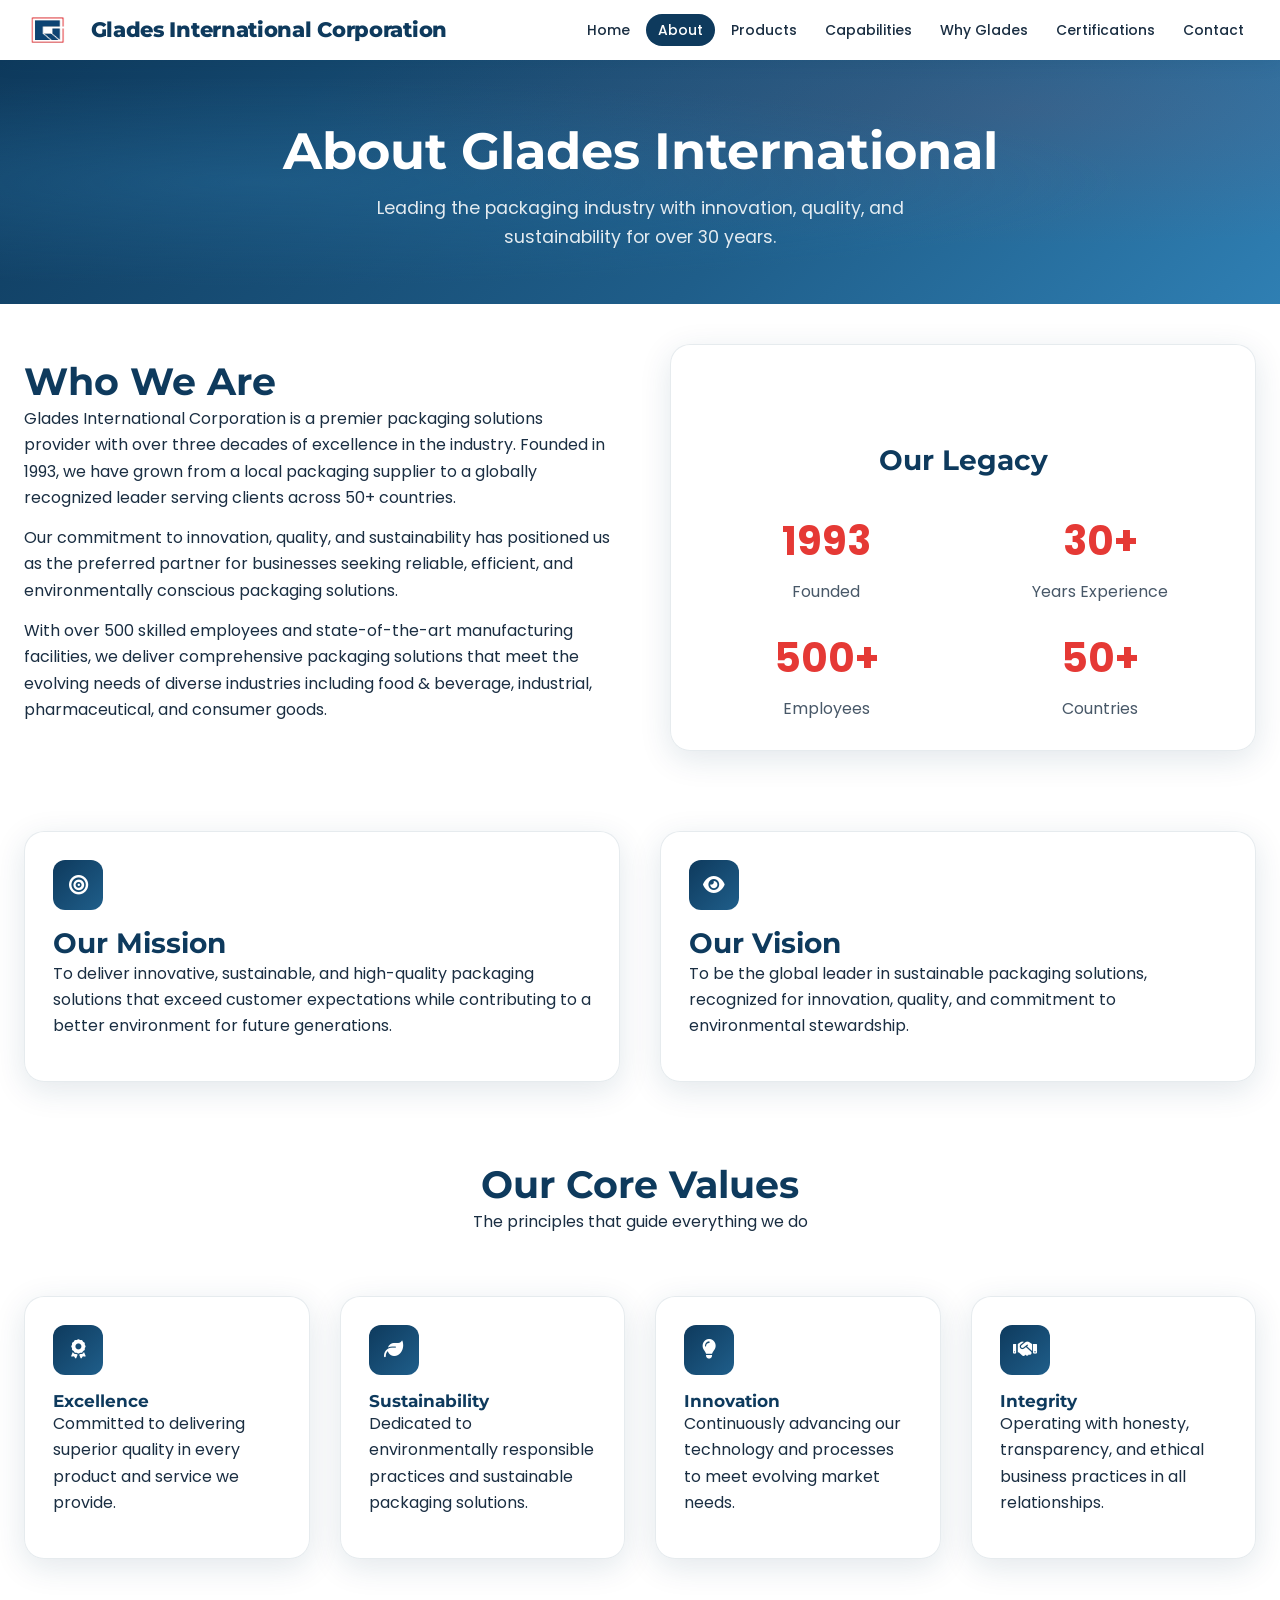
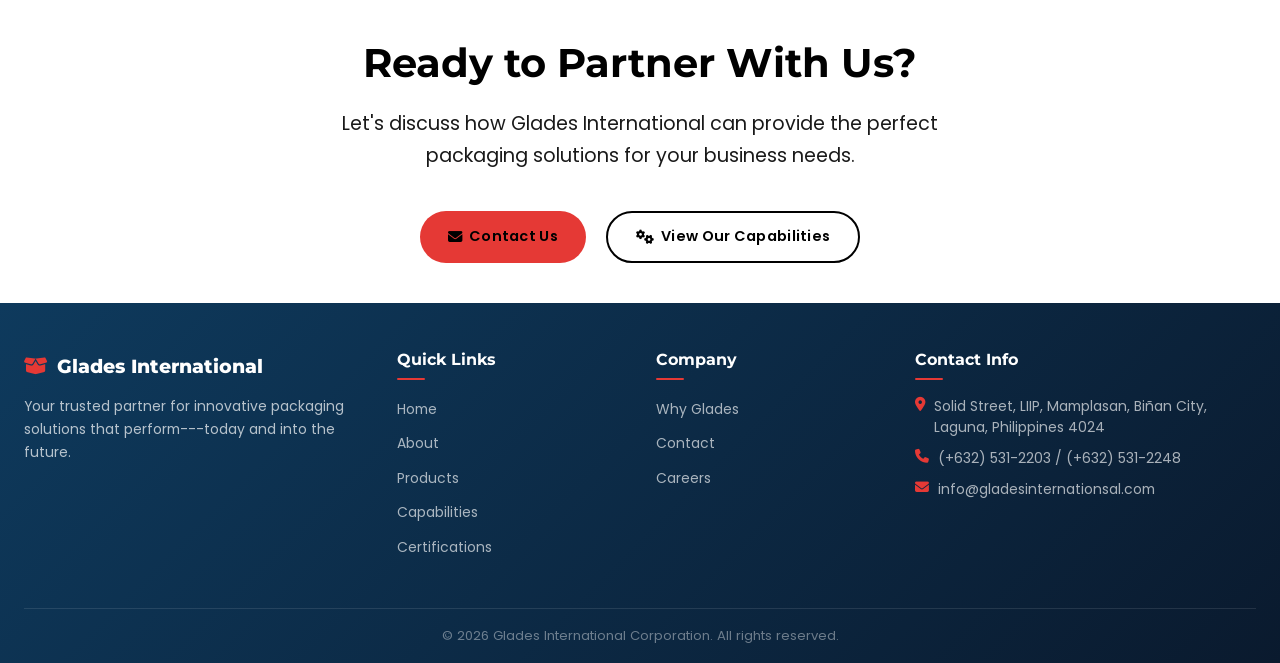
==== commit 7716dc6a: "Update project files for deployment" ====
--- a/about.html
+++ b/about.html
@@ -13,15 +13,15 @@
     <header>
         <div class="container">
             <nav class="navbar">
-                <a href="index1.html" class="logo">
+                <a href="index.html" class="logo">
     <img src="ASSET/Glades_Logo.png" alt="Glades International Logo" style="height: 40px; margin-right: 10px;">
-    Glades International
+    Glades International Corporation
 </a>
                 <div class="mobile-menu-btn">
                     <i class="fas fa-bars"></i>
                 </div>
                 <ul class="nav-links">
-                    <li><a href="index1.html">Home</a></li>
+                    <li><a href="index.html">Home</a></li>
                     <li><a href="about.html" class="active">About</a></li>
                     <li><a href="products.html">Products</a></li>
                     <li><a href="capabilities.html">Capabilities</a></li>
@@ -166,7 +166,7 @@
                 <div class="footer-links">
                     <h4>Quick Links</h4>
                     <ul>
-                        <li><a href="index1.html">Home</a></li>
+                        <li><a href="index.html">Home</a></li>
                         <li><a href="about.html">About</a></li>
                         <li><a href="products.html">Products</a></li>
                         <li><a href="capabilities.html">Capabilities</a></li>
